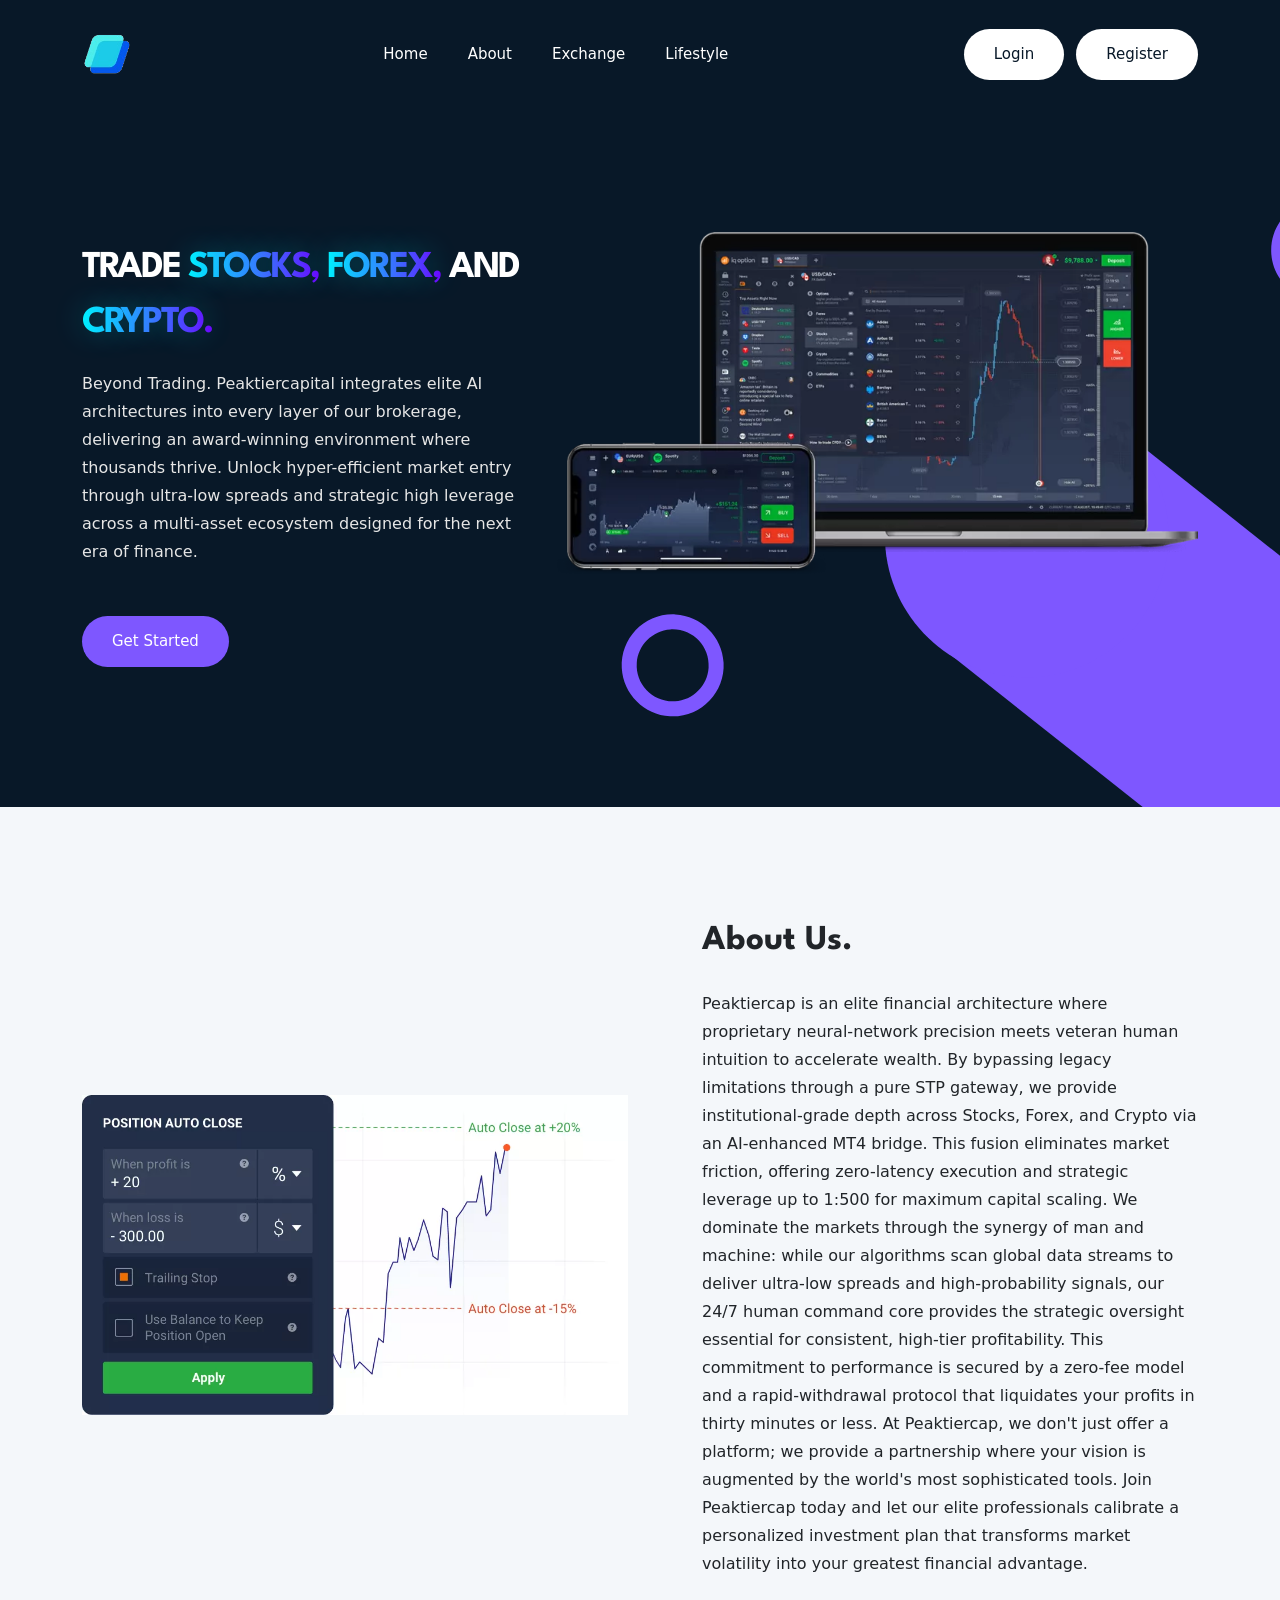
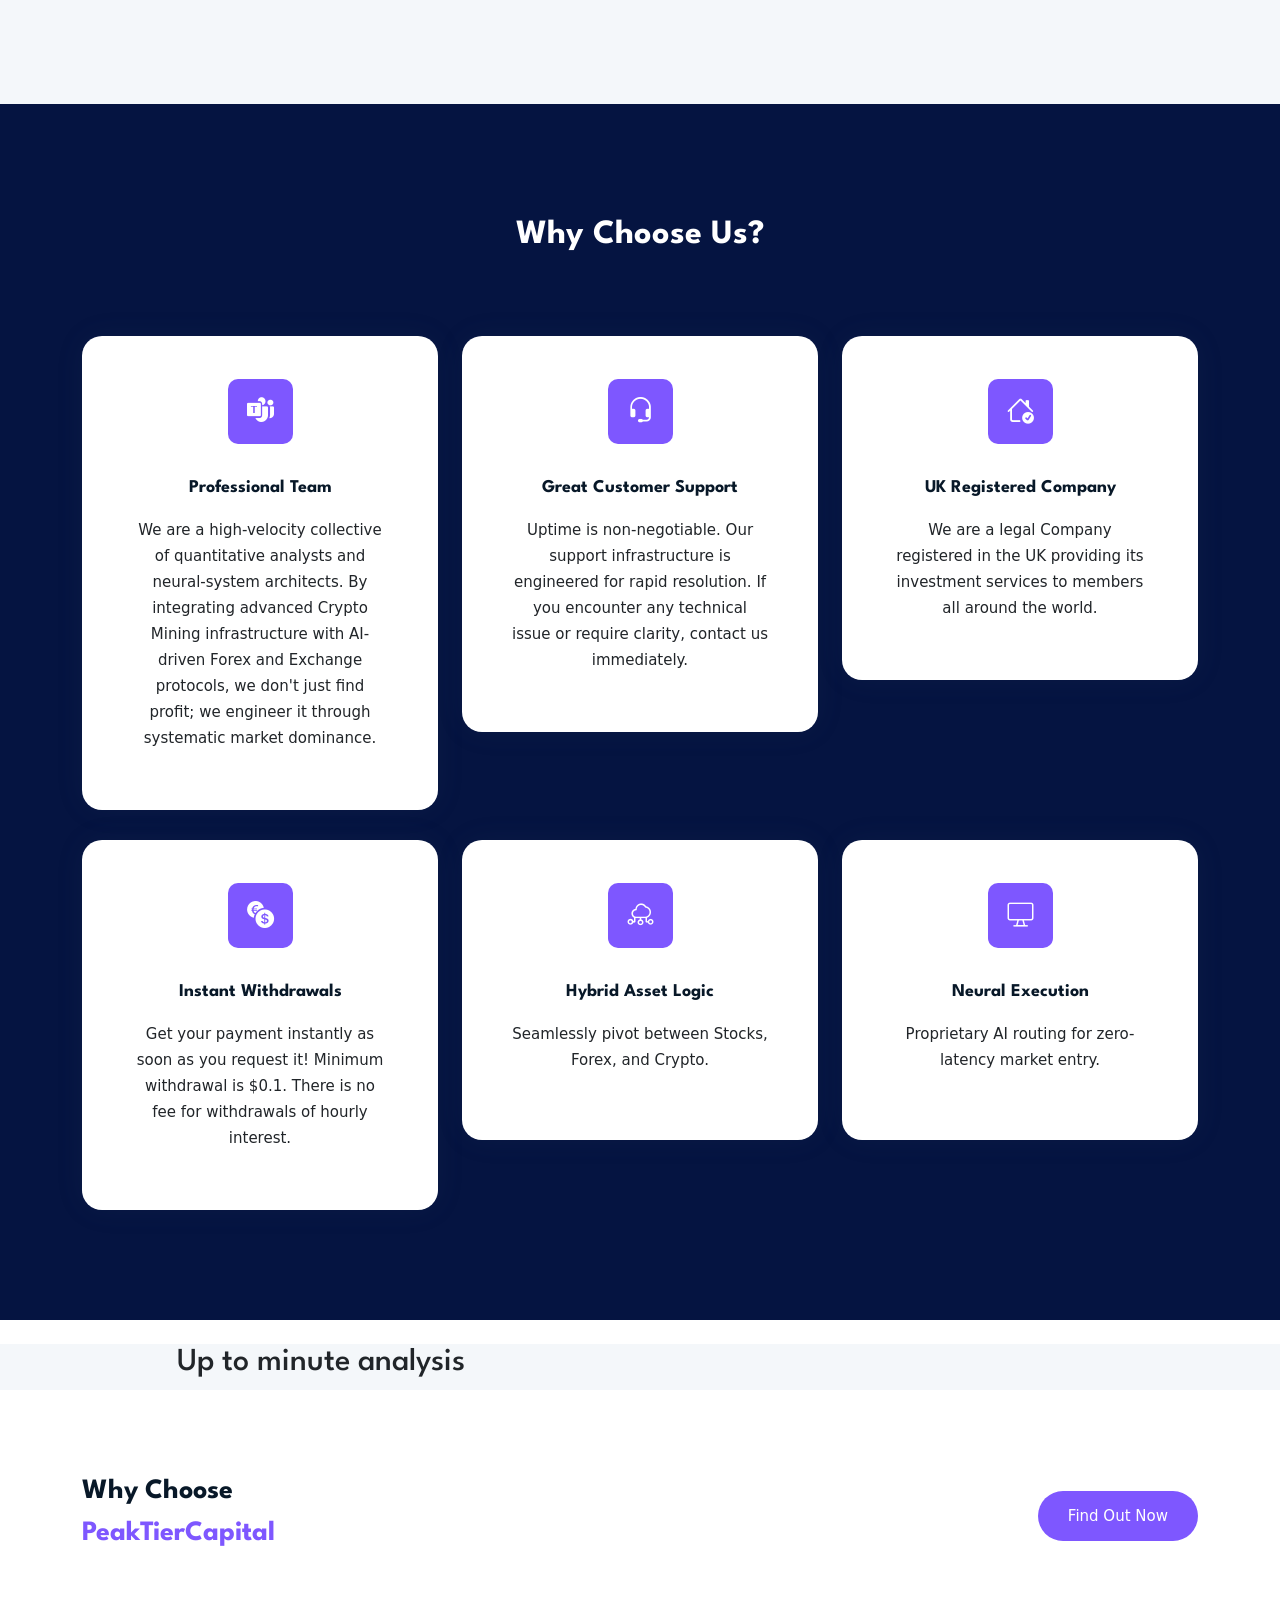
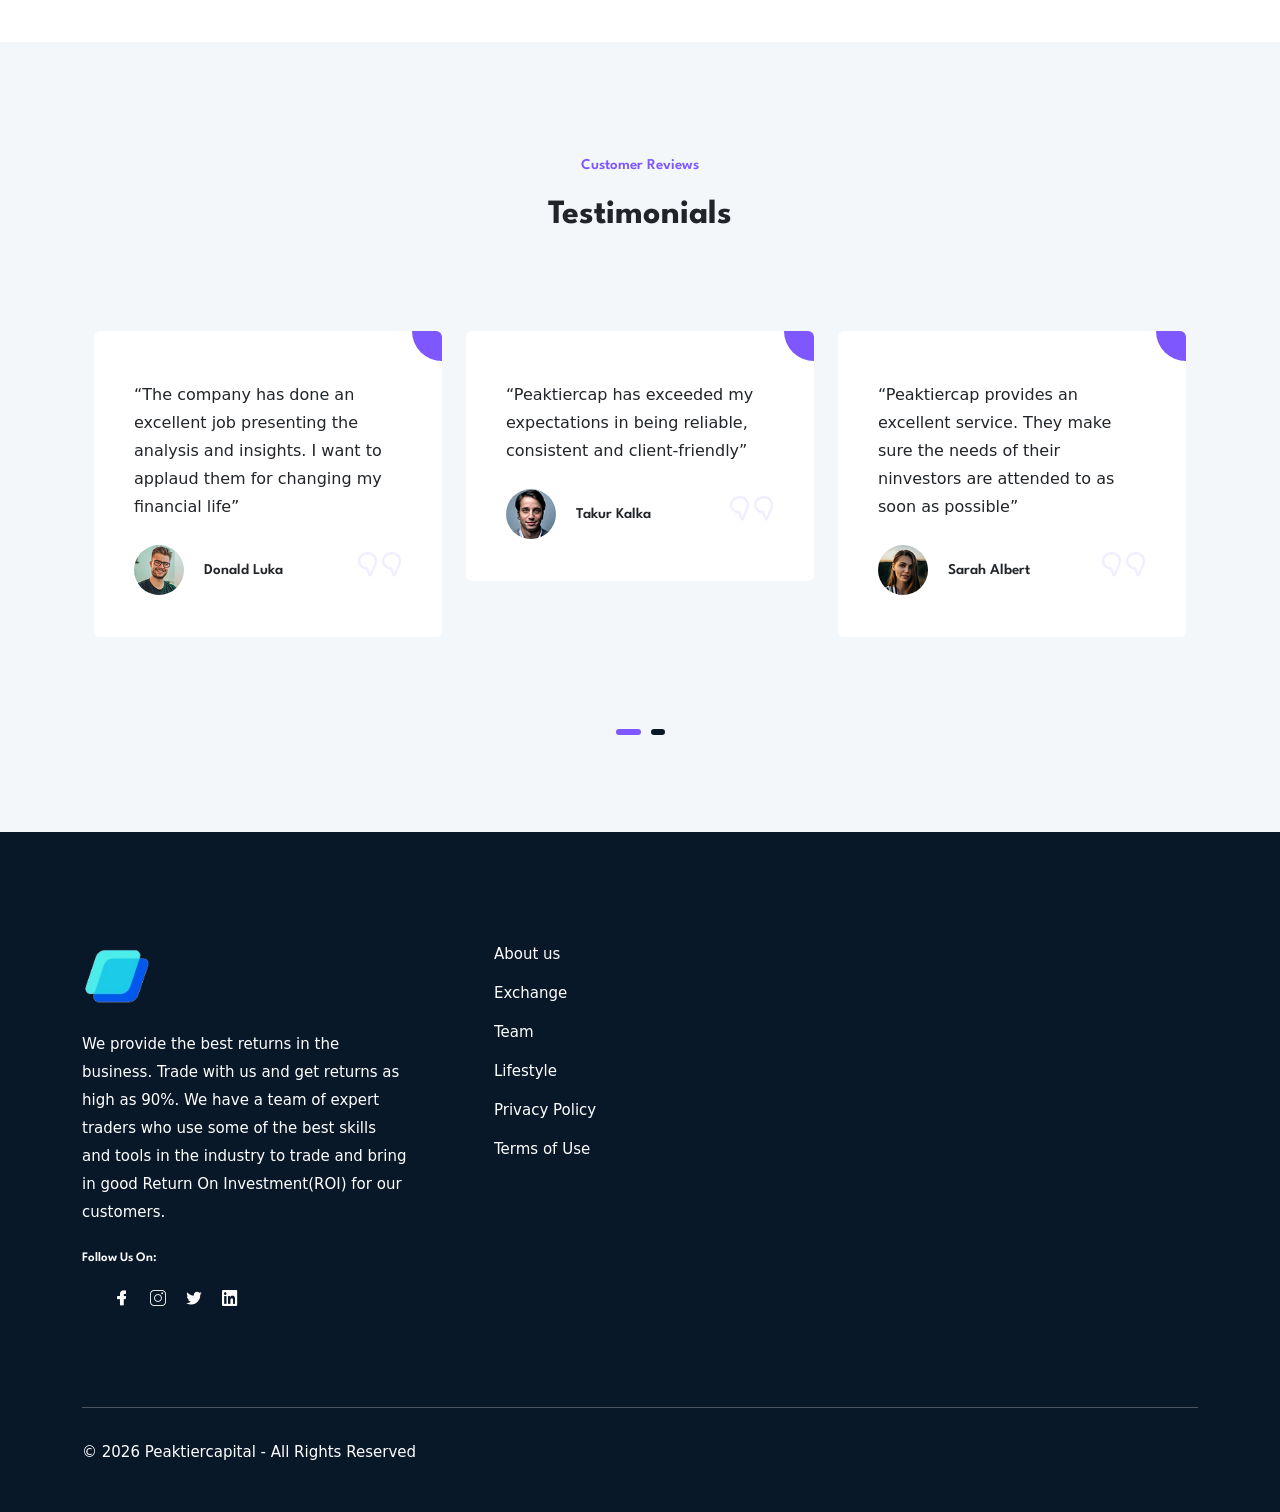
==== index.html @ 86708657 "updates" ====
<!DOCTYPE html>
<html class="no-js" lang="zxx">

<head>
    <meta charset="utf-8" />
    <meta http-equiv="x-ua-compatible" content="ie=edge" />
    <title>Peaktiercapital | Home</title>
    <meta name="description" content="" />
    <meta name="viewport" content="width=device-width, initial-scale=1" />
    <link rel="shortcut icon" type="image/x-icon" href="assets/images/favicon.svg" />

    <!-- ========================= CSS here ========================= -->
    <link rel="stylesheet" href="assets/css/bootstrap.min.css" />
    <link rel="stylesheet" href="assets/css/LineIcons.3.0.css" />
    <link rel="stylesheet" href="assets/css/animate.css" />
    <link rel="stylesheet" href="assets/css/tiny-slider.css" />
    <link rel="stylesheet" href="assets/css/glightbox.min.css" />
    <link rel="stylesheet" href="assets/css/main.css" />
    <link rel="stylesheet" href="assets/css/all-css-libraries.css" />

</head>

<body>
    <!--[if lte IE 9]>
      <p class="browserupgrade">
        You are using an <strong>outdated</strong> browser. Please
        <a href="https://browsehappy.com/">upgrade your browser</a> to improve
        your experience and security.
      </p>
    <![endif]-->

    <!-- Preloader -->
    <div class="preloader">
        <div class="preloader-inner">
            <div class="preloader-icon">
                <span></span>
                <span></span>
            </div>
        </div>
    </div>
    <!-- /End Preloader -->

    <!-- Start Header Area -->
    <header class="header navbar-area">
        <div class="container">
            <div class="row align-items-center">
                <div class="col-lg-12">
                    <div class="nav-inner">
                        <!-- Start Navbar -->
                        <nav class="navbar navbar-expand-lg">
                            <a class="navbar-brand" href="index.html">
                                <img src="assets/images/Peaktiercapital.png" style="height: 50px; width: 50px;"
                                    alt="Logo">
                            </a>
                            
                            <div class="collapse navbar-collapse sub-menu-bar" id="navbarSupportedContent">
                                <ul id="nav" class="navbar-nav ms-auto">
                                    <li class="nav-item">
                                        <a href="index.html" class="active" aria-label="Toggle navigation">Home</a>
                                    </li>
                                    <li class="nav-item">
                                        <a href="about-us.html" aria-label="Toggle navigation">About</a>
                                    </li>
                                    <li class="nav-item">
                                        <a href="exchange.html" aria-label="Toggle navigation">Exchange</a>
                                    </li>
                                    <li class="nav-item">
                                        <a href="lifestyle.html" aria-label="Toggle navigation">Lifestyle</a>
                                    </li>
                                </ul>
                            </div> <!-- navbar collapse -->
                            <div class="button">
                                <a href="login.html" class="btn">Login</a>
                                <a href="register.html" class="btn">Register</a>
                            </div>

                            <button class="navbar-toggler mobile-menu-btn" type="button" data-bs-toggle="collapse"
                                data-bs-target="#navbarSupportedContent" aria-controls="navbarSupportedContent"
                                aria-expanded="false" aria-label="Toggle navigation">
                                <span class="toggler-icon"></span>
                                <span class="toggler-icon"></span>
                                <span class="toggler-icon"></span>
                            </button>
                        </nav>
                        <!-- End Navbar -->
                    </div>
                </div>
            </div> <!-- row -->
        </div> <!-- container -->
    </header>
    <!-- End Header Area -->

    <style>
        .intense-heading {
            font-size: clamp(2.5rem, 7vw, 5.5rem);
            font-weight: 900;
            line-height: 1;
            text-transform: uppercase;
            letter-spacing: -2px;
            text-align: left;
        }

        .sliding-words {
            display: block;
            position: relative;
        }

        .gradient-text {
            background: linear-gradient(90deg, #00f2ff, #7000ff);
            -webkit-background-clip: text;
            -webkit-text-fill-color: transparent;
            text-shadow: 0 0 30px rgba(0, 242, 255, 0.3);
        }

        a {
            text-decoration: none;
        }
    </style>

    <!-- Start Hero Area -->
    <section class="hero-area">
        <div class="container">
            <div class="row align-items-center">
                <div class="col-lg-5 col-md-12 col-12">
                    <div class="hero-content">
                        <!--<h1 class="wow fadeInUp" data-wow-delay=".4s">Strategic Concepts For Businesses.</h1>-->
                        <h1 class="intense-heading">
                            <span class="sliding-words">
                                TRADE <span class="gradient-text">STOCKS,</span>
                                <span class="gradient-text">FOREX,</span>
                                AND <span class="gradient-text">CRYPTO.</span>
                            </span>
                        </h1>
                        <p class="wow fadeInUp" data-wow-delay=".6s">Beyond Trading. Peaktiercapital integrates elite AI
                            architectures into every layer of our brokerage, delivering an award-winning environment
                            where thousands thrive. Unlock hyper-efficient market entry through ultra-low spreads and
                            strategic high leverage across a multi-asset ecosystem designed for the next era of finance.
                        </p>
                        <div class="button wow fadeInUp" data-wow-delay=".8s">
                            <a href="#" class="btn ">Get Started</a>
                        </div>
                    </div>
                </div>
                <div class="col-lg-7 col-12">
                    <div class="hero-image">
                        <img class="" src="assets/images/tradingimage.webp" alt="#">
                    </div>
                </div>
            </div>
        </div>
    </section>
    <!-- End Hero Area -->

    <!-- Start About Area -->
    <section class="about section" style="background-color: #F4F7FA;">
        <div class="container">
            <div class="row align-items-center">
                <div class="col-lg-6 col-12">
                    <div class="image wow fadeInLeft" data-wow-delay=".2s">
                        <img src="assets/images/Risk.webp" alt="#">
                    </div>
                </div>
                <div class="col-lg-6 col-12">
                    <div class="content wow fadeInRight" data-wow-delay=".4s">
                        <h2>About Us.</h2>
                        <p>Peaktiercap is an elite financial architecture where proprietary neural-network precision
                            meets veteran human intuition to accelerate wealth. By bypassing legacy limitations through
                            a pure STP gateway, we provide institutional-grade depth across Stocks, Forex, and Crypto
                            via an AI-enhanced MT4 bridge. This fusion eliminates market friction, offering zero-latency
                            execution and strategic leverage up to 1:500 for maximum capital scaling.

                            We dominate the markets through the synergy of man and machine: while our algorithms scan
                            global data streams to deliver ultra-low spreads and high-probability signals, our 24/7
                            human command core provides the strategic oversight essential for consistent, high-tier
                            profitability. This commitment to performance is secured by a zero-fee model and a
                            rapid-withdrawal protocol that liquidates your profits in thirty minutes or less. At
                            Peaktiercap, we don't just offer a platform; we provide a partnership where your vision is
                            augmented by the world's most sophisticated tools. Join Peaktiercap today and let our elite
                            professionals calibrate a personalized investment plan that transforms market volatility
                            into your greatest financial advantage.</p>
                    </div>
                </div>
            </div>
        </div>
    </section>
    <!-- End About Area -->

    <!-- Start Services Area -->
    <div class="services section mb-4" style="background-color: #051441;">
        <div class="container">
            <div class="row">
                <div class="col-12">
                    <div class="section-title">
                        <h2 class="wow fadeInUp text-white" data-wow-delay=".4s">Why Choose Us?</h2>
                    </div>
                </div>
            </div>
            <div class="row">
                <div class="col-lg-4 col-md-6 col-12 wow fadeInUp" data-wow-delay=".2s">
                    <div class="single-service">
                        <div class="main-icon">
                            <i class="bi bi-microsoft-teams"></i>
                        </div>
                        <h4 class="text-title">Professional Team</h4>
                        <p>We are a high-velocity collective of quantitative analysts and neural-system architects. By
                            integrating advanced Crypto Mining infrastructure with AI-driven Forex and Exchange
                            protocols, we don't just find profit; we engineer it through systematic market dominance.
                        </p>
                    </div>
                </div>
                <div class="col-lg-4 col-md-6 col-12 wow fadeInUp" data-wow-delay=".4s">
                    <div class="single-service">
                        <div class="main-icon">
                            <i class="bi bi-headset"></i>
                        </div>
                        <h4 class="text-title">Great Customer Support</h4>
                        <p>Uptime is non-negotiable. Our support infrastructure is engineered for rapid resolution. If
                            you
                            encounter any technical issue or require clarity, contact us
                            immediately.</p>
                    </div>
                </div>
                <div class="col-lg-4 col-md-6 col-12 wow fadeInUp" data-wow-delay=".6s">
                    <div class="single-service">
                        <div class="main-icon">
                            <i class="bi bi-house-check"></i>
                        </div>
                        <h4 class="text-title">UK Registered Company</h4>
                        <p>We are a legal Company registered in the UK providing its investment services to members all
                            around the world.</p>
                    </div>
                </div>
                <div class="col-lg-4 col-md-6 col-12 wow fadeInUp" data-wow-delay=".2s">
                    <div class="single-service">
                        <div class="main-icon">
                            <i class="bi bi-currency-exchange"></i>
                        </div>
                        <h4 class="text-title">Instant Withdrawals</h4>
                        <p>Get your payment instantly as soon as you request it! Minimum withdrawal is $0.1. There is no
                            fee for withdrawals of hourly interest.</p>
                    </div>
                </div>
                <div class="col-lg-4 col-md-6 col-12 wow fadeInUp" data-wow-delay=".4s">
                    <div class="single-service">
                        <div class="main-icon">
                            <i class="lni lni-cloud-network"></i>
                        </div>
                        <h4 class="text-title">Hybrid Asset Logic</h4>
                        <p>Seamlessly pivot between Stocks, Forex, and Crypto.</p>
                    </div>
                </div>
                <div class="col-lg-4 col-md-6 col-12 wow fadeInUp" data-wow-delay=".6s">
                    <div class="single-service">
                        <div class="main-icon">
                            <i class="lni lni-display-alt"></i>
                        </div>
                        <h4 class="text-title">Neural Execution</h4>
                        <p>Proprietary AI routing for zero-latency market entry.</p>
                    </div>
                </div>
            </div>
        </div>
    </div>
    <!-- End Services Area -->

    <!-- Start Widget Area -->
    <section class="" style="background-color: #F4F7FA;">
        <div class="container">
            <div class="row align-items-center">
                <div class="offset-xl-1 col-lg-5 col-12" data-aos-duration="1000" data-aos="fade-left">
                    <div class="section-heading mb-0">
                        <h2>Up to minute analysis</h2>
                    </div>
                    <!-- TradingView Widget BEGIN -->
                    <div class="tradingview-widget-container">
                        <div class="tradingview-widget-container__widget"></div>
                        <script type="text/javascript"
                            src="https://s3.tradingview.com/external-embedding/embed-widget-market-quotes.js" async>
                                {
                                    "width": "100%",
                                        "height": "500",
                                            "symbolsGroups": [
                                                {
                                                    "name": "Indices",
                                                    "originalName": "Indices",
                                                    "symbols": [
                                                        {
                                                            "name": "FOREXCOM:SPXUSD",
                                                            "displayName": "S&P 500"
                                                        },
                                                        {
                                                            "name": "FOREXCOM:NSXUSD",
                                                            "displayName": "Nasdaq 100"
                                                        },
                                                        {
                                                            "name": "FOREXCOM:DJI",
                                                            "displayName": "Dow 30"
                                                        },
                                                        {
                                                            "name": "INDEX:NKY",
                                                            "displayName": "Nikkei 225"
                                                        },
                                                        {
                                                            "name": "INDEX:DEU40",
                                                            "displayName": "DAX Index"
                                                        },
                                                        {
                                                            "name": "FOREXCOM:UKXGBP",
                                                            "displayName": "UK 100"
                                                        }
                                                    ]
                                                },
                                                {
                                                    "name": "Futures",
                                                    "originalName": "Futures",
                                                    "symbols": [
                                                        {
                                                            "name": "CME_MINI:ES1!",
                                                            "displayName": "S&P 500"
                                                        },
                                                        {
                                                            "name": "CME:6E1!",
                                                            "displayName": "Euro"
                                                        },
                                                        {
                                                            "name": "COMEX:GC1!",
                                                            "displayName": "Gold"
                                                        },
                                                        {
                                                            "name": "NYMEX:CL1!",
                                                            "displayName": "Crude Oil"
                                                        },
                                                        {
                                                            "name": "NYMEX:NG1!",
                                                            "displayName": "Natural Gas"
                                                        },
                                                        {
                                                            "name": "CBOT:ZC1!",
                                                            "displayName": "Corn"
                                                        }
                                                    ]
                                                },
                                                {
                                                    "name": "Bonds",
                                                    "originalName": "Bonds",
                                                    "symbols": [
                                                        {
                                                            "name": "CME:GE1!",
                                                            "displayName": "Eurodollar"
                                                        },
                                                        {
                                                            "name": "CBOT:ZB1!",
                                                            "displayName": "T-Bond"
                                                        },
                                                        {
                                                            "name": "CBOT:UB1!",
                                                            "displayName": "Ultra T-Bond"
                                                        },
                                                        {
                                                            "name": "EUREX:FGBL1!",
                                                            "displayName": "Euro Bund"
                                                        },
                                                        {
                                                            "name": "EUREX:FBTP1!",
                                                            "displayName": "Euro BTP"
                                                        },
                                                        {
                                                            "name": "EUREX:FGBM1!",
                                                            "displayName": "Euro BOBL"
                                                        }
                                                    ]
                                                },
                                                {
                                                    "name": "Forex",
                                                    "originalName": "Forex",
                                                    "symbols": [
                                                        {
                                                            "name": "FX:EURUSD"
                                                        },
                                                        {
                                                            "name": "FX:GBPUSD"
                                                        },
                                                        {
                                                            "name": "FX:USDJPY"
                                                        },
                                                        {
                                                            "name": "FX:USDCHF"
                                                        },
                                                        {
                                                            "name": "FX:AUDUSD"
                                                        },
                                                        {
                                                            "name": "FX:USDCAD"
                                                        }
                                                    ]
                                                }
                                            ],
                                                "showSymbolLogo": true,
                                                    "colorTheme": "light",
                                                        "isTransparent": true,
                                                            "locale": "en"
                                }
                            </script>
                    </div>
                    <!-- TradingView Widget END -->
                </div>

                <div class="col-xl-6 col-lg-7 col-md-10 col-12" data-aos-duration="1000" data-aos="fade-right">
                    <p>
                        <!-- TradingView Widget BEGIN -->
                    <div class="tradingview-widget-container">
                        <div class="tradingview-widget-container__widget"></div>
                        <script type="text/javascript"
                            src="https://s3.tradingview.com/external-embedding/embed-widget-timeline.js" async>
                                {
                                    "feedMode": "all_symbols",
                                        "colorTheme": "light",
                                            "isTransparent": true,
                                                "displayMode": "regular",
                                                    "width": "100%",
                                                        "height": "750",
                                                            "locale": "en"
                                }
                            </script>
                    </div>
                    <!-- TradingView Widget END -->
                    </p>
                </div>

            </div>
        </div>
    </section>
    <!-- End Widget Area -->

    <!-- Start Call Action Area -->
    <section class="call-action" style="background-color: #fff;">
        <div class="container">
            <div class="inner-content">
                <div class="row align-items-center">
                    <div class="col-lg-6 col-md-7 col-12">
                        <div class="text">
                            <h2>Why Choose
                                <br> <span>PeakTierCapital</span>
                            </h2>
                        </div>
                    </div>
                    <div class="col-lg-6 col-md-5 col-12">
                        <div class="button">
                            <a href="#" class="btn">Find Out Now
                            </a>
                        </div>
                    </div>
                </div>
            </div>
        </div>
    </section>
    <!-- End Call Action Area -->

    <!-- Start Testimonials Area -->
    <section class="testimonials style2 section">
        <div class="container">
            <div class="row">
                <div class="col-12">
                    <div class="section-title">
                        <h3 class="wow zoomIn" data-wow-delay=".2s">Customer Reviews</h3>
                        <h2 class="wow fadeInUp" data-wow-delay=".4s">Testimonials</h2>
                    </div>
                </div>
            </div>
            <div class="row testimonial-slider">
                <div class="col-lg-6 col-12 ">
                    <!-- Start Single Testimonial -->
                    <div class="single-testimonial">
                        <div class="inner-content">
                            <div class="quote-icon">
                                <i class="lni lni-quotation"></i>
                            </div>
                            <div class="text">
                                <p>“The company has done an excellent job presenting the analysis and
                                    insights. I want to
                                    applaud them for changing my financial life”</p>
                            </div>
                            <div class="author">
                                <img src="../img/cl1.jpg" alt="#">
                                <h4 class="name">Donald Luka
                                </h4>
                            </div>
                        </div>
                    </div>
                    <!-- End Single Testimonial -->
                </div>
                <div class="col-lg-6 col-12 ">
                    <!-- Start Single Testimonial -->
                    <div class="single-testimonial">
                        <div class="inner-content">
                            <div class="quote-icon">
                                <i class="lni lni-quotation"></i>
                            </div>
                            <div class="text">
                                <p>“Peaktiercap has exceeded my expectations in being reliable, consistent
                                    and
                                    client-friendly”</p>
                            </div>
                            <div class="author">
                                <img src="../img/cl2.jpg" alt="#">
                                <h4 class="name">Takur Kalka
                                </h4>
                            </div>
                        </div>
                    </div>
                    <!-- End Single Testimonial -->
                </div>
                <div class="col-lg-6 col-12 ">
                    <!-- Start Single Testimonial -->
                    <div class="single-testimonial">
                        <div class="inner-content">
                            <div class="quote-icon">
                                <i class="lni lni-quotation"></i>
                            </div>
                            <div class="text">
                                <p>“Peaktiercap provides an excellent service. They make sure the needs of
                                    their
                                    ninvestors are attended to as soon as possible”</p>
                            </div>
                            <div class="author">
                                <img src="../img/cl3.jpg" alt="#">
                                <h4 class="name">Sarah Albert
                                </h4>
                            </div>
                        </div>
                    </div>
                    <!-- End Single Testimonial -->
                </div>
                <div class="col-lg-6 col-12 ">
                    <!-- Start Single Testimonial -->
                    <div class="single-testimonial">
                        <div class="inner-content">
                            <div class="quote-icon">
                                <i class="lni lni-quotation"></i>
                            </div>
                            <div class="text">
                                <p>“I will like to use this opportunity to thank the Peaktiercapital's team for the
                                    amazing
                                    work they are doing to make sure the investors earn lots of profits”</p>
                            </div>
                            <div class="author">
                                <img src="../img/cl4.jpg" alt="#">
                                <h4 class="name">Dominic Thiem
                                </h4>
                            </div>
                        </div>
                    </div>
                    <!-- End Single Testimonial -->
                </div>
            </div>
        </div>
    </section>
    <!-- End Testimonial Area -->

    <section>
        <div class="container">
            <div class="row">
                <div class="col-xl-12 col-lg-12 col-md-12 fixed-bottom">
                    <div class="justify-content-center mb-4">
                        <!-- TradingView Widget BEGIN -->
                        <div class="tradingview-widget-container">
                            <div class="tradingview-widget-container__widget"></div>
                            <!--<div class="tradingview-widget-copyright"><a href="https://www.tradingview.com" rel="noopener" target="_blank"><span class="blue-text">Ticker Tape</span></a> by TradingView</div>-->
                            <script type="text/javascript"
                                src="https://s3.tradingview.com/external-embedding/embed-widget-ticker-tape.js" async>
                                    {
                                        "symbols": [
                                            {
                                                "proName": "FOREXCOM:SPXUSD",
                                                "title": "S&P 500"
                                            },
                                            {
                                                "proName": "FOREXCOM:NSXUSD",
                                                "title": "Nasdaq 100"
                                            },
                                            {
                                                "proName": "FX_IDC:EURUSD",
                                                "title": "EUR/USD"
                                            },
                                            {
                                                "proName": "BITSTAMP:BTCUSD",
                                                "title": "BTC/USD"
                                            },
                                            {
                                                "proName": "BITSTAMP:ETHUSD",
                                                "title": "ETH/USD"
                                            }
                                        ],
                                            "showSymbolLogo": true,
                                                "colorTheme": "light",
                                                    "isTransparent": false,
                                                        "displayMode": "adaptive",
                                                            "locale": "en"
                                    }
                                </script>
                        </div>
                        <!-- TradingView Widget END -->
                    </div>
                </div>
            </div>
        </div>
    </section>

    <!-- Start Footer Area -->
    <footer class="footer section">
        <!-- Start Footer Top -->
        <div class="footer-top">
            <div class="container">
                <div class="inner-content">
                    <div class="row">
                        <div class="col-lg-4 col-md-6 col-12">
                            <!-- Single Widget -->
                            <div class="single-footer f-about">
                                <div class="logo">
                                    <a href="index.html">
                                        <img src="assets/images/Peaktiercapital.png" style="width: 70px;" alt="#">
                                    </a>
                                </div>
                                <p>We provide the best returns in the business. Trade with us and get returns as high as
                                    90%. We have a team of expert traders who use some of the best skills and tools in
                                    the industry to trade and bring in good Return On Investment(ROI) for our customers.
                                </p>
                                <h4 class="social-title">Follow Us On:</h4>
                                <ul class="social">
                                    <li><a href="javascript:void(0)"><i class="lni lni-facebook-filled"></i></a></li>
                                    <li><a href="javascript:void(0)"><i class="lni lni-instagram"></i></a></li>
                                    <li><a href="javascript:void(0)"><i class="lni lni-twitter-original"></i></a></li>
                                    <li><a href="javascript:void(0)"><i class="lni lni-linkedin-original"></i></a></li>
                                </ul>
                            </div>
                            <!-- End Single Widget -->
                        </div>
                        <div class="col-lg-2 col-md-6 col-12">
                            <!-- Single Widget -->
                            <div class="single-footer f-link">
                                <ul>
                                    <li><a href="javascript:void(0)">About us</a></li>
                                    <li><a href="javascript:void(0)">Exchange</a></li>
                                    <li><a href="javascript:void(0)">Team</a></li>
                                    <li><a href="javascript:void(0)">Lifestyle</a></li>
                                    <li><a href="javascript:void(0)">Privacy Policy</a></li>
                                    <li><a href="javascript:void(0)">Terms of Use</a></li>
                                </ul>
                            </div>
                            <!-- End Single Widget -->
                        </div>
                    </div>
                </div>
            </div>
        </div>
        <!--/ End Footer Top -->
        <!-- Start Copyright Area -->
        <div class="copyright-area">
            <div class="container">
                <div class="inner-content">
                    <div class="row">
                        <div class="col-lg-6 col-md-6 col-12">
                            <p class="copyright-text">© 2026 Peaktiercapital - All Rights Reserved</p>
                        </div>
                    </div>
                </div>
            </div>
        </div>
        <!-- End Copyright Area -->
    </footer>
    <!--/ End Footer Area -->

    <!-- ========================= scroll-top ========================= -->
    <a href="#" class="scroll-top">
        <i class="lni lni-chevron-up"></i>
    </a>

    <!-- ========================= JS here ========================= -->
    <script src="assets/js/bootstrap.min.js"></script>
    <script src="assets/js/wow.min.js"></script>
    <script src="assets/js/tiny-slider.js"></script>
    <script src="assets/js/glightbox.min.js"></script>
    <script src="assets/js/count-up.min.js"></script>
    <script src="assets/js/main.js"></script>
    <script src="js/myapp.js"></script>

    <script>
        //========= testimonial 
        tns({
            container: '.testimonial-slider',
            items: 3,
            slideBy: 'page',
            autoplay: false,
            mouseDrag: true,
            gutter: 0,
            nav: true,
            controls: false,
            responsive: {
                0: {
                    items: 1,
                },
                540: {
                    items: 1,
                },
                768: {
                    items: 2,
                },
                992: {
                    items: 2,
                },
                1170: {
                    items: 3,
                }
            }
        });
    </script>

    <script type="text/javascript">
  (function(d, t) {
      var v = d.createElement(t), s = d.getElementsByTagName(t)[0];
      v.onload = function() {
        window.voiceflow.chat.load({
          verify: { projectID: '699575031279ee129fc957f6' },
          url: 'https://general-runtime.voiceflow.com',
          versionID: 'production',
          voice: {
            url: "https://runtime-api.voiceflow.com"
          }
        });
      }
      v.src = "https://cdn.voiceflow.com/widget-next/bundle.mjs"; v.type = "text/javascript"; s.parentNode.insertBefore(v, s);
  })(document, 'script');
</script>
</body>

</html>
---- assets/css/main.css ----
/* ===========================
Index Of css

01. Variables CSS
02. Normalize CSS
03. Header CSS
04. Hero CSS
05. Services CSS
06. Intro Video CSS
07. About CSS
08. Testimonial CSS
09. Blog CSS
10. Clients CSS
11. Team CSS
12. Account Login CSS
13. Contact CSS
14. Pricing Table CSS
15. Portfolio CSS
16. Faq CSS
17. Call Action CSS
18. Error CSS
19. Mail Success CSS
20. Footer CSS
========================== */
/*======================================
    Variables
========================================*/
/*======================================
    Normalize CSS
========================================*/
@import url("https://fonts.googleapis.com/css2?family=Spartan:wght@100;200;300;400;500;600;700;800;900&display=swap");
@import url("https://fonts.googleapis.com/css2?family=DM+Sans:ital,wght@0,400;0,500;0,700;1,400;1,500;1,700&display=swap");
html {
  scroll-behavior: smooth;
}

body {
  font-family: "DM Sans", sans-serif;
  font-weight: normal;
  font-style: normal;
  color: #727272;
  overflow-x: hidden;
  font-size: 15px;
}

p {
  margin: 0;
  padding: 0;
  font-size: 16px;
  line-height: 28px;
}

* {
  margin: 0;
  padding: 0;
}

.navbar-toggler:focus,
a:focus,
input:focus,
textarea:focus,
button:focus,
.btn:focus,
.btn.focus,
.btn:not(:disabled):not(.disabled).active,
.btn:not(:disabled):not(.disabled):active {
  text-decoration: none;
  outline: none;
  outline: none !important;
  border-color: none !important;
  -webkit-box-shadow: none !important;
          box-shadow: none !important;
}

.form-check-input:checked {
  background-color: #7E57FF;
  border-color: #7E57FF;
}

select {
  -webkit-writing-mode: horizontal-tb !important;
  text-rendering: auto;
  color: #081828;
  letter-spacing: normal;
  word-spacing: normal;
  text-transform: none;
  text-indent: 0px;
  text-shadow: none;
  display: inline-block;
  text-align: start;
  -webkit-appearance: menulist;
     -moz-appearance: menulist;
          appearance: menulist;
  -webkit-box-sizing: border-box;
          box-sizing: border-box;
  -webkit-box-align: center;
      -ms-flex-align: center;
          align-items: center;
  white-space: pre;
  -webkit-rtl-ordering: logical;
  background-color: -internal-light-dark(white, #3b3b3b);
  cursor: default;
  margin: 0em;
  font: 400 14px;
  border-radius: 0px;
  border-width: 1px;
  border-style: solid;
  border-color: -internal-light-dark(#767676, #858585);
  -o-border-image: initial;
     border-image: initial;
}

span,
a {
  display: inline-block;
  text-decoration: none;
  transition: all 0.4s ease;
  -webkit-transition: all 0.4s ease;
  -moz-transition: all 0.4s ease;
}

audio,
canvas,
iframe,
img,
svg,
video {
  vertical-align: middle;
}

img {
  max-width: 100%;
}

h1,
h2,
h3,
h4,
h5,
h6 {
  font-weight: 600;
  margin: 0px;
  color: #081828;
  font-family: 'Spartan', sans-serif;
}

h1 a,
h2 a,
h3 a,
h4 a,
h5 a,
h6 a {
  color: inherit;
}

h1 {
  font-size: 50px;
}

h2 {
  font-size: 40px;
}

h3 {
  font-size: 30px;
}

h4 {
  font-size: 25px;
}

h5 {
  font-size: 20px;
}

h6 {
  font-size: 16px;
}

ul,
ol {
  margin: 0px;
  padding: 0px;
  list-style-type: none;
}

.mt-5 {
  margin-top: 5px;
}

.mt-10 {
  margin-top: 10px;
}

.mt-15 {
  margin-top: 15px;
}

.mt-20 {
  margin-top: 20px;
}

.mt-25 {
  margin-top: 25px;
}

.mt-30 {
  margin-top: 30px;
}

.mt-35 {
  margin-top: 35px;
}

.mt-40 {
  margin-top: 40px;
}

.mt-45 {
  margin-top: 45px;
}

.mt-50 {
  margin-top: 50px;
}

.mt-55 {
  margin-top: 55px;
}

.mt-60 {
  margin-top: 60px;
}

.mt-65 {
  margin-top: 65px;
}

.mt-70 {
  margin-top: 70px;
}

.mt-75 {
  margin-top: 75px;
}

.mt-80 {
  margin-top: 80px;
}

.mt-85 {
  margin-top: 85px;
}

.mt-90 {
  margin-top: 90px;
}

.mt-95 {
  margin-top: 95px;
}

.mt-100 {
  margin-top: 100px;
}

.mt-105 {
  margin-top: 105px;
}

.mt-110 {
  margin-top: 110px;
}

.mt-115 {
  margin-top: 115px;
}

.mt-120 {
  margin-top: 120px;
}

.mt-125 {
  margin-top: 125px;
}

.mt-130 {
  margin-top: 130px;
}

.mt-135 {
  margin-top: 135px;
}

.mt-140 {
  margin-top: 140px;
}

.mt-145 {
  margin-top: 145px;
}

.mt-150 {
  margin-top: 150px;
}

.mt-155 {
  margin-top: 155px;
}

.mt-160 {
  margin-top: 160px;
}

.mt-165 {
  margin-top: 165px;
}

.mt-170 {
  margin-top: 170px;
}

.mt-175 {
  margin-top: 175px;
}

.mt-180 {
  margin-top: 180px;
}

.mt-185 {
  margin-top: 185px;
}

.mt-190 {
  margin-top: 190px;
}

.mt-195 {
  margin-top: 195px;
}

.mt-200 {
  margin-top: 200px;
}

.mt-205 {
  margin-top: 205px;
}

.mt-210 {
  margin-top: 210px;
}

.mt-215 {
  margin-top: 215px;
}

.mt-220 {
  margin-top: 220px;
}

.mt-225 {
  margin-top: 225px;
}

.mb-5 {
  margin-bottom: 5px;
}

.mb-10 {
  margin-bottom: 10px;
}

.mb-15 {
  margin-bottom: 15px;
}

.mb-20 {
  margin-bottom: 20px;
}

.mb-25 {
  margin-bottom: 25px;
}

.mb-30 {
  margin-bottom: 30px;
}

.mb-35 {
  margin-bottom: 35px;
}

.mb-40 {
  margin-bottom: 40px;
}

.mb-45 {
  margin-bottom: 45px;
}

.mb-50 {
  margin-bottom: 50px;
}

.mb-55 {
  margin-bottom: 55px;
}

.mb-60 {
  margin-bottom: 60px;
}

.mb-65 {
  margin-bottom: 65px;
}

.mb-70 {
  margin-bottom: 70px;
}

.mb-75 {
  margin-bottom: 75px;
}

.mb-80 {
  margin-bottom: 80px;
}

.mb-85 {
  margin-bottom: 85px;
}

.mb-90 {
  margin-bottom: 90px;
}

.mb-95 {
  margin-bottom: 95px;
}

.mb-100 {
  margin-bottom: 100px;
}

.mb-105 {
  margin-bottom: 105px;
}

.mb-110 {
  margin-bottom: 110px;
}

.mb-115 {
  margin-bottom: 115px;
}

.mb-120 {
  margin-bottom: 120px;
}

.mb-125 {
  margin-bottom: 125px;
}

.mb-130 {
  margin-bottom: 130px;
}

.mb-135 {
  margin-bottom: 135px;
}

.mb-140 {
  margin-bottom: 140px;
}

.mb-145 {
  margin-bottom: 145px;
}

.mb-150 {
  margin-bottom: 150px;
}

.mb-155 {
  margin-bottom: 155px;
}

.mb-160 {
  margin-bottom: 160px;
}

.mb-165 {
  margin-bottom: 165px;
}

.mb-170 {
  margin-bottom: 170px;
}

.mb-175 {
  margin-bottom: 175px;
}

.mb-180 {
  margin-bottom: 180px;
}

.mb-185 {
  margin-bottom: 185px;
}

.mb-190 {
  margin-bottom: 190px;
}

.mb-195 {
  margin-bottom: 195px;
}

.mb-200 {
  margin-bottom: 200px;
}

.mb-205 {
  margin-bottom: 205px;
}

.mb-210 {
  margin-bottom: 210px;
}

.mb-215 {
  margin-bottom: 215px;
}

.mb-220 {
  margin-bottom: 220px;
}

.mb-225 {
  margin-bottom: 225px;
}

.pt-5 {
  padding-top: 5px;
}

.pt-10 {
  padding-top: 10px;
}

.pt-15 {
  padding-top: 15px;
}

.pt-20 {
  padding-top: 20px;
}

.pt-25 {
  padding-top: 25px;
}

.pt-30 {
  padding-top: 30px;
}

.pt-35 {
  padding-top: 35px;
}

.pt-40 {
  padding-top: 40px;
}

.pt-45 {
  padding-top: 45px;
}

.pt-50 {
  padding-top: 50px;
}

.pt-55 {
  padding-top: 55px;
}

.pt-60 {
  padding-top: 60px;
}

.pt-65 {
  padding-top: 65px;
}

.pt-70 {
  padding-top: 70px;
}

.pt-75 {
  padding-top: 75px;
}

.pt-80 {
  padding-top: 80px;
}

.pt-85 {
  padding-top: 85px;
}

.pt-90 {
  padding-top: 90px;
}

.pt-95 {
  padding-top: 95px;
}

.pt-100 {
  padding-top: 100px;
}

.pt-105 {
  padding-top: 105px;
}

.pt-110 {
  padding-top: 110px;
}

.pt-115 {
  padding-top: 115px;
}

.pt-120 {
  padding-top: 120px;
}

.pt-125 {
  padding-top: 125px;
}

.pt-130 {
  padding-top: 130px;
}

.pt-135 {
  padding-top: 135px;
}

.pt-140 {
  padding-top: 140px;
}

.pt-145 {
  padding-top: 145px;
}

.pt-150 {
  padding-top: 150px;
}

.pt-155 {
  padding-top: 155px;
}

.pt-160 {
  padding-top: 160px;
}

.pt-165 {
  padding-top: 165px;
}

.pt-170 {
  padding-top: 170px;
}

.pt-175 {
  padding-top: 175px;
}

.pt-180 {
  padding-top: 180px;
}

.pt-185 {
  padding-top: 185px;
}

.pt-190 {
  padding-top: 190px;
}

.pt-195 {
  padding-top: 195px;
}

.pt-200 {
  padding-top: 200px;
}

.pt-205 {
  padding-top: 205px;
}

.pt-210 {
  padding-top: 210px;
}

.pt-215 {
  padding-top: 215px;
}

.pt-220 {
  padding-top: 220px;
}

.pt-225 {
  padding-top: 225px;
}

.pb-5 {
  padding-bottom: 5px;
}

.pb-10 {
  padding-bottom: 10px;
}

.pb-15 {
  padding-bottom: 15px;
}

.pb-20 {
  padding-bottom: 20px;
}

.pb-25 {
  padding-bottom: 25px;
}

.pb-30 {
  padding-bottom: 30px;
}

.pb-35 {
  padding-bottom: 35px;
}

.pb-40 {
  padding-bottom: 40px;
}

.pb-45 {
  padding-bottom: 45px;
}

.pb-50 {
  padding-bottom: 50px;
}

.pb-55 {
  padding-bottom: 55px;
}

.pb-60 {
  padding-bottom: 60px;
}

.pb-65 {
  padding-bottom: 65px;
}

.pb-70 {
  padding-bottom: 70px;
}

.pb-75 {
  padding-bottom: 75px;
}

.pb-80 {
  padding-bottom: 80px;
}

.pb-85 {
  padding-bottom: 85px;
}

.pb-90 {
  padding-bottom: 90px;
}

.pb-95 {
  padding-bottom: 95px;
}

.pb-100 {
  padding-bottom: 100px;
}

.pb-105 {
  padding-bottom: 105px;
}

.pb-110 {
  padding-bottom: 110px;
}

.pb-115 {
  padding-bottom: 115px;
}

.pb-120 {
  padding-bottom: 120px;
}

.pb-125 {
  padding-bottom: 125px;
}

.pb-130 {
  padding-bottom: 130px;
}

.pb-135 {
  padding-bottom: 135px;
}

.pb-140 {
  padding-bottom: 140px;
}

.pb-145 {
  padding-bottom: 145px;
}

.pb-150 {
  padding-bottom: 150px;
}

.pb-155 {
  padding-bottom: 155px;
}

.pb-160 {
  padding-bottom: 160px;
}

.pb-165 {
  padding-bottom: 165px;
}

.pb-170 {
  padding-bottom: 170px;
}

.pb-175 {
  padding-bottom: 175px;
}

.pb-180 {
  padding-bottom: 180px;
}

.pb-185 {
  padding-bottom: 185px;
}

.pb-190 {
  padding-bottom: 190px;
}

.pb-195 {
  padding-bottom: 195px;
}

.pb-200 {
  padding-bottom: 200px;
}

.pb-205 {
  padding-bottom: 205px;
}

.pb-210 {
  padding-bottom: 210px;
}

.pb-215 {
  padding-bottom: 215px;
}

.pb-220 {
  padding-bottom: 220px;
}

.pb-225 {
  padding-bottom: 225px;
}

.img-bg {
  background-position: center center;
  background-size: cover;
  background-repeat: no-repeat;
  width: 100%;
  height: 100%;
}

@media only screen and (min-width: 480px) and (max-width: 767px) {
  .container {
    width: 450px;
  }
}

/* Bread Crumbs */
.breadcrumbs {
  position: relative;
  padding-top: 160px;
  padding-bottom: 120px;
  z-index: 2;
  text-align: left;
  background-color: #081828;
  background-image: url("../images/bread-bg/banner-bg.svg");
  background-size: cover;
  background-position: right;
  background-repeat: no-repeat;
  -webkit-box-shadow: 0px 7px 30px rgba(0, 0, 0, 0.075);
          box-shadow: 0px 7px 30px rgba(0, 0, 0, 0.075);
}

.breadcrumbs::before {
  position: absolute;
  content: "";
  left: 0;
  top: 0;
  height: 100%;
  width: 100%;
  background-color: #081828;
  opacity: 0.7;
}

@media only screen and (min-width: 768px) and (max-width: 991px) {
  .breadcrumbs {
    padding-top: 110px;
    padding-bottom: 60px;
  }
}

@media (max-width: 767px) {
  .breadcrumbs {
    padding-top: 100px;
    padding-bottom: 50px;
  }
}

.breadcrumbs .breadcrumbs-content {
  position: relative;
  text-align: center;
}

.breadcrumbs .breadcrumbs-content .page-title {
  font-size: 26px;
  color: #fff;
  font-weight: 700;
  position: relative;
  line-height: 28px;
  text-transform: capitalize;
}

@media only screen and (min-width: 768px) and (max-width: 991px) {
  .breadcrumbs .breadcrumbs-content .page-title {
    font-size: 24px;
    line-height: 28px;
  }
}

@media (max-width: 767px) {
  .breadcrumbs .breadcrumbs-content .page-title {
    font-size: 22px;
    text-align: center;
    line-height: 26px;
  }
}

.breadcrumbs .breadcrumbs-content .breadcrumb-nav {
  background: transparent;
  border-radius: 0;
  margin-bottom: 0;
  padding: 0;
  display: inline-block;
  margin-top: 10px;
}

.breadcrumbs .breadcrumb-nav {
  text-align: right;
}

@media (max-width: 767px) {
  .breadcrumbs .breadcrumb-nav {
    text-align: center;
    margin-top: 15px;
  }
}

.breadcrumbs .breadcrumb-nav li {
  display: inline-block;
  position: relative;
  padding-right: 14px;
  margin-right: 14px;
  text-transform: capitalize;
  color: #fff;
}

.breadcrumbs .breadcrumb-nav li:after {
  content: "\ea62";
  font-family: lineIcons;
  font-size: 11px;
  position: absolute;
  top: 3px;
  right: -7px;
}

.breadcrumbs .breadcrumb-nav li:last-child {
  margin: 0;
  padding: 0;
}

.breadcrumbs .breadcrumb-nav li:last-child::after {
  display: none;
}

.breadcrumbs .breadcrumb-nav li,
.breadcrumbs .breadcrumb-nav li a {
  color: #fff;
  font-size: 14px;
  font-weight: 500;
}

.breadcrumbs .breadcrumb-nav li i,
.breadcrumbs .breadcrumb-nav li a i {
  font-size: 13px;
  display: inline-block;
  margin-right: 3px;
  position: relative;
  top: -1px;
}

.breadcrumbs .breadcrumb-nav li a {
  position: relative;
}

.breadcrumbs .breadcrumb-nav li a:hover {
  color: #e4e4e4;
}

.section {
  padding-top: 110px;
  padding-bottom: 110px;
  position: relative;
}

@media only screen and (min-width: 768px) and (max-width: 991px) {
  .section {
    padding-top: 70px;
    padding-bottom: 70px;
  }
}

@media (max-width: 767px) {
  .section {
    padding-top: 60px;
    padding-bottom: 60px;
  }
}

/* Section Title */
.section-title {
  text-align: center;
  margin-bottom: 80px;
  padding: 0 300px;
  position: relative;
  z-index: 5;
}

.section-title h3 {
  font-size: 15px;
  font-weight: 600;
  display: inline-block;
  margin-bottom: 20px;
  color: #7E57FF;
  text-transform: capitalize;
}

.section-title h2 {
  font-size: 34px;
  margin-bottom: 20px;
  line-height: 42px;
  text-transform: capitalize;
  position: relative;
  font-weight: 700;
}

.section-title p {
  font-size: 16px;
  line-height: 28px;
}

@media only screen and (min-width: 992px) and (max-width: 1199px) {
  .section-title {
    padding: 0px 200px;
    margin-bottom: 70px;
  }
}

@media only screen and (min-width: 768px) and (max-width: 991px) {
  .section-title {
    padding: 0px 20px;
    margin-bottom: 50px;
  }
  .section-title h3 {
    font-size: 14px;
    font-weight: 600;
    margin-bottom: 12px;
  }
  .section-title h2 {
    font-size: 24px;
    line-height: 32px;
    margin-bottom: 20px;
  }
  .section-title p {
    font-size: 15px;
  }
}

@media (max-width: 767px) {
  .section-title {
    padding: 0px 10px;
    margin-bottom: 40px;
  }
  .section-title h3 {
    font-size: 14px;
    font-weight: 600;
    margin-bottom: 12px;
  }
  .section-title h2 {
    font-size: 24px;
    line-height: 30px;
    margin-bottom: 18px;
  }
  .section-title p {
    font-size: 15px;
  }
}

.section-title.align-right {
  padding: 0;
  padding-left: 600px;
}

.section-title.align-right h2:before {
  display: none;
}

.section-title.align-right h2:after {
  position: absolute;
  right: 0;
  bottom: -1px;
  height: 2px;
  width: 50px;
  background: #7E57FF;
  content: "";
}

.section-title.align-left {
  padding: 0;
  padding-right: 600px;
}

.section-title.align-left h2:before {
  left: 0;
  margin-left: 0;
}

/* One Click Scrool Top Button*/
.scroll-top {
  width: 45px;
  height: 45px;
  line-height: 45px;
  background: #7E57FF;
  display: -webkit-box;
  display: -ms-flexbox;
  display: flex;
  -webkit-box-pack: center;
      -ms-flex-pack: center;
          justify-content: center;
  -webkit-box-align: center;
      -ms-flex-align: center;
          align-items: center;
  font-size: 14px;
  color: #fff !important;
  position: fixed;
  bottom: 30px;
  right: 30px;
  z-index: 9;
  cursor: pointer;
  -webkit-transition: all .3s ease-out 0s;
  transition: all .3s ease-out 0s;
  border-radius: 5px;
}

.scroll-top:hover {
  -webkit-box-shadow: 0 1rem 3rem rgba(35, 38, 45, 0.15) !important;
  box-shadow: 0 1rem 3rem rgba(35, 38, 45, 0.15) !important;
  -webkit-transform: translate3d(0, -5px, 0);
  transform: translate3d(0, -5px, 0);
  background-color: #7E57FF;
}

/* Overlay */
.overlay {
  position: relative;
  z-index: 1;
}

.overlay::before {
  position: absolute;
  top: 0;
  left: 0;
  width: 100%;
  height: 100%;
  opacity: 0.4;
  background: #081828;
  content: "";
  -webkit-transition: all 0.4s ease;
  transition: all 0.4s ease;
  z-index: -1;
}

/* Pagination CSS */
.pagination {
  text-align: left;
  margin: 60px 0 0 0;
  display: block;
}

@media only screen and (min-width: 768px) and (max-width: 991px) {
  .pagination {
    margin-top: 50px;
  }
}

@media (max-width: 767px) {
  .pagination {
    margin-top: 40px;
  }
}

.pagination.center {
  text-align: center;
}

.pagination.right {
  text-align: right;
}

.pagination.left {
  text-align: left;
}

.pagination .pagination-list {
  display: inline-block;
  overflow: hidden;
}

.pagination .pagination-list li {
  margin-right: 5px;
  display: inline-block;
  margin-top: 10px;
}

.pagination .pagination-list li:last-child {
  margin-right: 0px;
}

.pagination .pagination-list li a {
  background: #fff;
  color: #081828;
  font-weight: 500;
  font-size: 15px;
  border-radius: 5px;
  padding: 8px 20px;
  text-align: center;
  border: 1px solid #eee;
}

.pagination .pagination-list li.active a,
.pagination .pagination-list li:hover a {
  background: #7E57FF;
  color: #fff;
  border-color: transparent;
}

.pagination .pagination-list li a i {
  font-size: 13px;
}

.blog-grids.pagination {
  margin-top: 50px;
  text-align: center;
}

.button .btn {
  display: inline-block;
  text-transform: capitalize;
  font-size: 15px;
  font-weight: 500;
  padding: 14px 30px;
  background-color: #7E57FF;
  color: #fff;
  border: none;
  -webkit-transition: all 0.4s ease;
  transition: all 0.4s ease;
  border-radius: 30px;
  position: relative;
  z-index: 1;
  margin-right: 7px;
  overflow: hidden;
}

@media only screen and (min-width: 768px) and (max-width: 991px) {
  .button .btn {
    padding: 14px 25px;
    font-size: 14px;
    font-weight: 500;
  }
}

@media (max-width: 767px) {
  .button .btn {
    padding: 14px 25px;
    font-size: 14px;
    font-weight: 500;
  }
}

.button .btn i {
  display: inline-block;
  margin-right: 5px;
}

.button .btn:last-child {
  margin: 0;
}

.button .btn:hover {
  color: #fff;
  background-color: #081828;
}

.button {
  margin-left: 0 !important;
}

.button .btn-alt {
  background-color: #081828 !important;
  color: #fff !important;
}

@media only screen and (min-width: 768px) and (max-width: 991px) {
  .button .btn-alt {
    padding: 14px 25px;
    font-size: 14px;
    font-weight: 500;
  }
}

@media (max-width: 767px) {
  .button .btn-alt {
    padding: 14px 25px;
    font-size: 14px;
    font-weight: 500;
  }
}

.button .btn-alt:hover {
  background-color: #7E57FF !important;
  color: #fff !important;
}

.align-left {
  text-align: left;
}

.align-right {
  text-align: right;
}

.align-center {
  text-align: center;
}

/* Preloader */
.preloader {
  position: fixed;
  top: 0;
  left: 0;
  z-index: 999999999;
  width: 100%;
  height: 100%;
  background-color: #fff;
  overflow: hidden;
}

.preloader-inner {
  position: absolute;
  top: 50%;
  left: 50%;
  -webkit-transform: translate(-50%, -50%);
  transform: translate(-50%, -50%);
}

.preloader-icon {
  width: 100px;
  height: 100px;
  display: inline-block;
  padding: 0px;
}

.preloader-icon span {
  position: absolute;
  display: inline-block;
  width: 100px;
  height: 100px;
  border-radius: 100%;
  background: #7E57FF;
  -webkit-animation: preloader-fx 1.6s linear infinite;
  animation: preloader-fx 1.6s linear infinite;
}

.preloader-icon span:last-child {
  animation-delay: -0.8s;
  -webkit-animation-delay: -0.8s;
}

@keyframes preloader-fx {
  0% {
    -webkit-transform: scale(0, 0);
            transform: scale(0, 0);
    opacity: 0.5;
  }
  100% {
    -webkit-transform: scale(1, 1);
            transform: scale(1, 1);
    opacity: 0;
  }
}

@-webkit-keyframes preloader-fx {
  0% {
    -webkit-transform: scale(0, 0);
    opacity: 0.5;
  }
  100% {
    -webkit-transform: scale(1, 1);
    opacity: 0;
  }
}

/*======================================
	01. Start Header CSS
========================================*/
.header {
  width: 100%;
  background: transparent;
  position: absolute;
  width: 100%;
  left: 0;
  top: 0;
}

@media only screen and (min-width: 768px) and (max-width: 991px) {
  .header {
    padding: 18px 0 !important;
  }
  .header .mobile-menu-btn .toggler-icon {
    background-color: #fff;
  }
  .header .button {
    margin: 0 !important;
  }
  .header .navbar-collapse {
    position: absolute;
    top: 67px !important;
    left: 0;
    width: 100%;
    background-color: #fff;
    z-index: 9;
    -webkit-box-shadow: 0px 15px 20px 0px rgba(0, 0, 0, 0.1);
            box-shadow: 0px 15px 20px 0px rgba(0, 0, 0, 0.1);
    padding: 10px 20px;
    max-height: 350px;
    overflow-y: scroll;
    border-top: 1px solid #eee;
    border-radius: 8px;
  }
  .header .navbar .navbar-nav .nav-item a:hover {
    color: #7E57FF !important;
  }
  .header .navbar .navbar-nav .nav-item a.active {
    color: #7E57FF !important;
  }
  .header .navbar-nav .nav-item {
    margin: 0;
  }
  .header .navbar-nav .nav-item:hover a {
    color: #7E57FF;
  }
  .header .navbar-nav .nav-item a {
    padding: 12px 16px !important;
  }
  .header .navbar-nav .nav-item a::before {
    display: none;
  }
  .header .navbar-nav .nav-item .sub-menu {
    position: static;
    width: 100%;
    opacity: 1;
    visibility: visible;
    -webkit-box-shadow: none;
            box-shadow: none;
    padding: 0;
    border: none;
    margin-left: 15px;
    margin-right: 15px;
  }
  .header .navbar-nav .nav-item .sub-menu .nav-item a {
    padding: 12px 12px;
  }
  .header .navbar-nav .nav-item .sub-menu .nav-item a:hover {
    color: #7E57FF !important;
  }
  .header .navbar-nav .nav-item a {
    color: #051441;
    display: -webkit-box;
    display: -ms-flexbox;
    display: flex;
    -webkit-box-pack: justify;
        -ms-flex-pack: justify;
            justify-content: space-between;
    padding: 10px 0;
  }
  .header .navbar-nav .nav-item a::after {
    opacity: 1;
    visibility: visible;
  }
  .header .navbar-nav .nav-item .sub-menu li.active {
    background: #fff !important;
    color: #7E57FF !important;
  }
  .header .navbar-nav .nav-item .sub-menu .nav-item {
    margin: 0 !important;
  }
  .header .navbar-nav .nav-item .sub-menu .nav-item a {
    padding: 10px 12px !important;
  }
  .header .navbar-nav .nav-item .sub-menu li:hover {
    background: #fff !important;
    color: #7E57FF !important;
  }
  .header .navbar-nav .nav-item a {
    font-size: 14px;
  }
  .header .navbar-nav .nav-item a:hover {
    color: #7E57FF;
  }
}

@media (max-width: 767px) {
  .header {
    padding: 18px 0 !important;
  }
  .header .mobile-menu-btn .toggler-icon {
    background-color: #fff;
  }
  .header .navbar-collapse {
    position: absolute;
    top: 62px !important;
    left: 0;
    width: 100%;
    background-color: #fff;
    z-index: 9;
    -webkit-box-shadow: 0px 15px 20px 0px rgba(0, 0, 0, 0.1);
            box-shadow: 0px 15px 20px 0px rgba(0, 0, 0, 0.1);
    padding: 10px 20px;
    max-height: 350px;
    overflow-y: scroll;
    border-top: 1px solid #eee;
    border-radius: 8px;
  }
  .header .navbar .navbar-nav .nav-item a:hover {
    color: #7E57FF !important;
  }
  .header .navbar .navbar-nav .nav-item a.active {
    color: #7E57FF !important;
  }
  .header .navbar-nav .nav-item {
    margin: 0;
  }
  .header .navbar-nav .nav-item:hover a {
    color: #7E57FF;
  }
  .header .navbar-nav .nav-item a {
    padding: 12px 16px !important;
  }
  .header .navbar-nav .nav-item a::before {
    display: none;
  }
  .header .navbar-nav .nav-item .sub-menu {
    position: static;
    width: 100%;
    opacity: 1;
    visibility: visible;
    -webkit-box-shadow: none;
            box-shadow: none;
    padding: 0;
    border: none;
    margin-left: 15px;
    margin-right: 15px;
  }
  .header .navbar-nav .nav-item .sub-menu .nav-item a {
    padding: 12px 12px;
  }
  .header .navbar-nav .nav-item .sub-menu .nav-item a:hover {
    color: #7E57FF !important;
  }
  .header .navbar-nav .nav-item a {
    color: #051441;
    display: -webkit-box;
    display: -ms-flexbox;
    display: flex;
    -webkit-box-pack: justify;
        -ms-flex-pack: justify;
            justify-content: space-between;
    padding: 10px 0;
  }
  .header .navbar-nav .nav-item a::after {
    opacity: 1;
    visibility: visible;
  }
  .header .navbar-nav .nav-item .sub-menu li.active {
    background: #fff !important;
    color: #7E57FF !important;
  }
  .header .navbar-nav .nav-item .sub-menu .nav-item {
    margin: 0 !important;
  }
  .header .navbar-nav .nav-item .sub-menu .nav-item a {
    padding: 10px 12px !important;
  }
  .header .navbar-nav .nav-item .sub-menu li:hover {
    background: #fff !important;
    color: #7E57FF !important;
  }
  .header .navbar-nav .nav-item a {
    font-size: 14px;
  }
  .header .navbar-nav .nav-item a:hover {
    color: #7E57FF;
  }
}

.header .navbar-brand img {
  width: 130px;
}

@media only screen and (min-width: 768px) and (max-width: 991px) {
  .header .navbar-brand img {
    width: 125px;
  }
}

@media (max-width: 767px) {
  .header .navbar-brand img {
    width: 120px;
  }
}

.header.sticky .button .btn {
  background-color: #7E57FF;
  color: #fff;
}

.header.sticky .button .btn:hover {
  background-color: #081828;
  color: #fff;
}

.sticky {
  position: fixed;
  z-index: 99;
  -webkit-box-shadow: 0px 20px 50px 0px rgba(0, 0, 0, 0.05);
          box-shadow: 0px 20px 50px 0px rgba(0, 0, 0, 0.05);
  -webkit-transition: all 0.3s ease-out 0s;
  transition: all 0.3s ease-out 0s;
  top: 0;
  background-color: #fff;
}

.navbar-expand-lg .navbar-nav {
  margin: 0;
  margin-left: auto !important;
  margin-right: auto !important;
}

.header .navbar .navbar-nav .nav-item a.active {
  color: #fff;
}

.sticky .navbar .navbar-nav .nav-item a.active {
  color: #7E57FF;
}

.sticky .navbar .navbar-nav .nav-item a {
  color: #081828;
}

.header .navbar .navbar-nav .nav-item .sub-menu a.active {
  color: #fff;
}

.sticky .navbar .navbar-nav .nav-item .sub-menu a.active {
  color: #fff;
}

.sticky .navbar .mobile-menu-btn .toggler-icon {
  background: #333;
}

/*===== NAVBAR =====*/
.navbar-area {
  width: 100%;
  z-index: 99;
  -webkit-transition: all 0.3s ease-out 0s;
  transition: all 0.3s ease-out 0s;
  padding: 0;
}

.navbar-area.sticky {
  position: fixed;
  z-index: 99;
  -webkit-box-shadow: 0px 20px 50px 0px rgba(0, 0, 0, 0.05);
          box-shadow: 0px 20px 50px 0px rgba(0, 0, 0, 0.05);
  -webkit-transition: all 0.3s ease-out 0s;
  transition: all 0.3s ease-out 0s;
  padding: 0px 0;
}

.navbar {
  padding: 0;
  position: relative;
  -webkit-transition: all 0.3s ease-out 0s;
  transition: all 0.3s ease-out 0s;
}

.navbar-brand {
  padding-left: 0;
  border-radius: 0;
}

.mobile-menu-btn {
  padding: 0px;
}

.mobile-menu-btn:focus {
  text-decoration: none;
  outline: none;
  -webkit-box-shadow: none;
          box-shadow: none;
}

.mobile-menu-btn .toggler-icon {
  width: 30px;
  height: 2px;
  background-color: #222;
  display: block;
  margin: 5px 0;
  position: relative;
  -webkit-transition: all 0.3s ease-out 0s;
  transition: all 0.3s ease-out 0s;
}

.mobile-menu-btn.active .toggler-icon:nth-of-type(1) {
  -webkit-transform: rotate(45deg);
          transform: rotate(45deg);
  top: 7px;
}

.mobile-menu-btn.active .toggler-icon:nth-of-type(2) {
  opacity: 0;
}

.mobile-menu-btn.active .toggler-icon:nth-of-type(3) {
  -webkit-transform: rotate(135deg);
          transform: rotate(135deg);
  top: -7px;
}

.navbar-nav .nav-item {
  z-index: 1;
  position: relative;
  margin-right: 40px;
}

.navbar-nav .nav-item:last-child {
  margin-right: 0 !important;
}

.navbar-nav .nav-item:hover a {
  color: #7E57FF;
}

.sticky .navbar-nav .nav-item:hover a {
  color: #7E57FF;
}

.navbar-nav .nav-item a {
  font-size: 15px;
  color: #fff;
  -webkit-transition: all 0.3s ease-out 0s;
  transition: all 0.3s ease-out 0s;
  position: relative;
  padding: 35px 0;
  display: -webkit-inline-box;
  display: -ms-inline-flexbox;
  display: inline-flex;
  -webkit-box-align: center;
      -ms-flex-align: center;
          align-items: center;
  font-weight: 500;
  transition: all 0.3s ease-out 0s;
  position: relative;
  text-transform: capitalize;
}

.navbar-nav .nav-item a::after {
  opacity: 0;
  visibility: hidden;
}

.navbar-nav .nav-item:hover a:before {
  width: 100%;
}

.navbar-nav .nav-item a.active {
  color: #fff;
}

.navbar-nav .nav-item a.dd-menu::after {
  content: "\ea5e";
  font: normal normal normal 1em/1 "LineIcons";
  position: absolute;
  right: 17px;
  font-size: 10px;
  top: 50%;
  margin-left: 5px;
  margin-top: 0px;
  -webkit-transition: all 0.3s ease-out 0s;
  transition: all 0.3s ease-out 0s;
  height: 10px;
}

@media only screen and (min-width: 992px) and (max-width: 1199px) {
  .navbar-nav .nav-item a.dd-menu::after {
    right: 13px;
  }
}

@media only screen and (min-width: 768px) and (max-width: 991px), (max-width: 767px) {
  .navbar-nav .nav-item a.dd-menu::after {
    top: 18px;
    right: 0;
    -webkit-transform: rotate(180deg);
            transform: rotate(180deg);
  }
}

@media only screen and (min-width: 768px) and (max-width: 991px), (max-width: 767px) {
  .navbar-nav .nav-item a.collapsed::after {
    -webkit-transform: rotate(0deg);
            transform: rotate(0deg);
  }
}

.navbar-nav .nav-item:hover > .sub-menu {
  top: 100%;
  opacity: 1;
  visibility: visible;
}

.navbar-nav .nav-item:hover > .sub-menu .sub-menu {
  left: 100%;
  top: 0;
}

.navbar-nav .nav-item .sub-menu {
  padding: 30px;
  min-width: 240px;
  background: #fff;
  -webkit-box-shadow: 0px 5px 20px #0000001a;
          box-shadow: 0px 5px 20px #0000001a;
  position: absolute;
  top: 110% !important;
  left: 0;
  opacity: 0;
  visibility: hidden;
  -webkit-transition: all 0.3s ease-out 0s;
  transition: all 0.3s ease-out 0s;
  border-radius: 0 0 4px 4px;
  border-radius: 5px;
}

.navbar-nav .nav-item:hover .sub-menu {
  top: 100% !important;
}

.navbar-nav .nav-item .sub-menu .nav-item {
  width: 100%;
  margin-bottom: 15px;
}

.navbar-nav .nav-item .sub-menu .nav-item:last-child {
  margin: 0;
}

.navbar-nav .nav-item .sub-menu .nav-item a {
  padding: 0;
  color: #888;
  display: block;
  width: 100%;
  font-size: 14px;
  font-weight: 500;
  text-transform: capitalize;
  position: relative;
  z-index: 1;
  border-radius: 4px;
  overflow: hidden;
  -webkit-transition: all 0.1s ease;
  transition: all 0.1s ease;
}

.navbar-nav .nav-item .sub-menu .nav-item a:hover {
  color: #7E57FF;
}

.navbar-nav .nav-item .sub-menu.left-menu {
  left: -100%;
}

.navbar-nav .nav-item .sub-menu.collapse:not(.show) {
  display: block;
}

@media only screen and (min-width: 768px) and (max-width: 991px), (max-width: 767px) {
  .navbar-nav .nav-item .sub-menu.collapse:not(.show) {
    display: none;
  }
}

.navbar-nav .nav-item .sub-menu > li {
  display: block;
  margin-left: 0;
}

.navbar-nav .nav-item .sub-menu > li:last-child {
  border: none;
}

.navbar-nav .nav-item .sub-menu > li.active > a {
  color: #7E57FF !important;
}

.navbar-nav .nav-item .sub-menu > li > a {
  font-weight: 400;
  display: block;
  padding: 12px 15px;
  font-size: 14px;
  color: #222;
  font-weight: 400;
}

.navbar-nav .nav-item .sub-menu > li:first-child a {
  border: none;
}

.header .button {
  display: inline-block;
  margin-left: 10px;
}

@media (max-width: 767px) {
  .header .button {
    display: block;
  }
}

.header .button .btn {
  background-color: #fff;
  color: #081828;
  font-weight: 500;
}

.header .button .btn:hover {
  color: #fff;
  background-color: #7E57FF;
}

.sticky .button .btn {
  background-color: #7E57FF;
  color: #fff;
}

.sticky .button .btn:hover {
  background-color: #7E57FF;
  color: #fff;
}

@media only screen and (min-width: 768px) and (max-width: 991px), (max-width: 767px) {
  .header .button .signin {
    color: #081828;
  }
  .header .button .signin:hover {
    color: #7E57FF;
  }
  .header .button .signup {
    background-color: #7E57FF;
    color: #fff;
  }
  .header .button .signup:hover {
    background-color: #7E57FF;
    color: #fff;
  }
}

/*======================================
     End Header CSS
  ========================================*/
/*======================================
    Hero Area CSS
========================================*/
.hero-area {
  position: relative;
  background-image: url("../images/hero/bg-shapes.svg");
  background-size: cover;
  background-position: center;
  background-repeat: no-repeat;
  background-color: #081828;
  z-index: 0;
}

@media only screen and (min-width: 768px) and (max-width: 991px) {
  .hero-area {
    background-image: none;
  }
}

@media (max-width: 767px) {
  .hero-area {
    background-image: none;
  }
}

@media only screen and (min-width: 768px) and (max-width: 991px) {
  .hero-area {
    padding: 150px 0 100px 0;
  }
}

@media (max-width: 767px) {
  .hero-area {
    padding: 110px 0 80px 0;
  }
}

.hero-area .hero-content {
  border-radius: 0;
  position: relative;
  z-index: 1;
  text-align: left;
  padding: 240px 0 140px 0;
}

@media only screen and (min-width: 768px) and (max-width: 991px) {
  .hero-area .hero-content {
    padding: 0px 140px;
  }
}

.hero-area .hero-content h4 {
  color: #7E57FF;
  font-weight: 600;
  font-size: 15px;
  margin-bottom: 20px;
}

.hero-area .hero-content h1 {
  font-weight: 700;
  font-size: 38px;
  line-height: 55px;
  color: #fff;
  text-transform: capitalize;
}

.hero-area .hero-content p {
  font-weight: 400;
  font-size: 16px;
  line-height: 28px;
  margin-top: 20px;
  color: #e6e6e6;
}

.hero-area .hero-content .button {
  margin-top: 50px;
}

@media only screen and (min-width: 768px) and (max-width: 991px) {
  .hero-area .hero-content .button {
    margin-top: 30px !important;
    width: 100%;
  }
}

@media (max-width: 767px) {
  .hero-area .hero-content .button {
    margin-top: 30px;
    width: 100%;
  }
}

@media (max-width: 767px) {
  .hero-area .hero-content .button .btn {
    width: 100%;
  }
}

.hero-area .hero-content .button .btn:hover {
  color: #081828;
  background-color: #fff;
}

@media only screen and (min-width: 992px) and (max-width: 1199px) {
  .hero-area .hero-content h1 {
    font-size: 40px;
  }
}

@media only screen and (min-width: 768px) and (max-width: 991px) {
  .hero-area .hero-content {
    text-align: center;
  }
  .hero-area .hero-content h1 {
    font-size: 30px;
    font-weight: 700;
    line-height: 38px;
    padding-top: 40px;
  }
  .hero-area .hero-content p {
    font-size: 15px;
  }
}

@media (max-width: 767px) {
  .hero-area .hero-content {
    padding: 0 10px;
    text-align: center;
  }
  .hero-area .hero-content h1 {
    font-size: 24px;
    line-height: 32px;
  }
  .hero-area .hero-content p {
    margin-top: 15px;
    font-size: 15px;
    line-height: 26px;
  }
  .hero-area .hero-content .button .btn {
    width: 60%;
    margin: 0;
    margin-bottom: 7px;
  }
  .hero-area .hero-content .button .btn:last-child {
    margin: 0;
  }
}

.hero-area .hero-image {
  height: 100%;
  width: 100%;
}

@media only screen and (min-width: 768px) and (max-width: 991px), (max-width: 767px) {
  .hero-area .hero-image {
    display: block;
    margin-top: 20px;
    padding: 10px;
  }
}

.hero-area .hero-image .main-image {
  position: absolute;
  bottom: 0;
  z-index: 0;
  left: 53%;
}

/*======================================
	Services CSS
========================================*/
.services {
  position: relative;
  z-index: 0;
  background-color: #F4F7FA;
}

.services .section-title {
  margin-bottom: 50px;
}

@media only screen and (min-width: 768px) and (max-width: 991px) {
  .services .section-title {
    margin-bottom: 30px;
  }
}

@media (max-width: 767px) {
  .services .section-title {
    margin-bottom: 30px;
  }
}

@media only screen and (min-width: 1200px) and (max-width: 1399px), only screen and (min-width: 1400px) {
  .services .upper-content {
    padding-right: 100px;
  }
}

.services .upper-content .lasthead {
  font-size: 16px;
  font-weight: 600;
  color: #7E57FF;
  margin-bottom: 15px;
}

.services .upper-content .title {
  font-size: 28px;
  font-weight: 600;
  font-size: 40px;
  font-weight: 700;
  padding: 21px 0 16px;
}

.services .upper-content p {
  margin-top: 20px;
}

.services .upper-content .button {
  margin-top: 40px;
}

.services .single-service {
  min-height: 300px;
  margin-top: 30px;
  border-radius: 20px;
  background-color: white;
  -webkit-box-shadow: 0px 0px 30px rgba(81, 94, 125, 0.082);
          box-shadow: 0px 0px 30px rgba(81, 94, 125, 0.082);
  padding: 40px 50px;
  text-align: center;
  -webkit-transition: all 0.4s ease;
  transition: all 0.4s ease;
  border-top: 3px solid transparent;
  border-bottom: 3px solid transparent;
}

.services .single-service:hover {
  -webkit-transform: scale(1.05);
          transform: scale(1.05);
  border-top-color: #7E57FF;
  border-bottom-color: #7E57FF;
}

.services .single-service .main-icon {
  height: 65px;
  width: 65px;
  line-height: 65px;
  text-align: center;
  background-color: #7E57FF;
  color: #fff;
  border-radius: 10px;
  font-size: 27px;
  text-align: center;
  display: inline-block;
}

.services .single-service .text-title {
  color: #081828;
  font-size: 18px;
  line-height: 28px;
  font-weight: 700;
  margin-top: 30px;
  margin-bottom: 15px;
}

.services .single-service p {
  line-height: 26px;
  font-size: 15px;
}

/*======================================
    Intro Video CSS
========================================*/
.intro-video-area {
  background-color: #081828;
  position: relative;
  z-index: 9;
  padding-bottom: 0;
  padding-top: 130px;
}

@media only screen and (min-width: 768px) and (max-width: 991px) {
  .intro-video-area {
    padding-top: 90px;
  }
}

@media (max-width: 767px) {
  .intro-video-area {
    padding-top: 60px;
  }
}

.intro-video-area .section-title {
  margin-bottom: 150px;
  padding: 0 265px;
}

@media only screen and (min-width: 768px) and (max-width: 991px) {
  .intro-video-area .section-title {
    padding: 0 50px;
    margin-bottom: 120px;
  }
}

@media (max-width: 767px) {
  .intro-video-area .section-title {
    padding: 0 30px;
    margin-bottom: 100px;
  }
  .intro-video-area .section-title h2 {
    font-size: 20px;
  }
}

.intro-video-area .section-title span {
  display: block;
  margin-bottom: 20px;
  color: #7E57FF;
}

@media (max-width: 767px) {
  .intro-video-area .section-title span {
    margin-bottom: 10px;
  }
}

.intro-video-area::before {
  position: absolute;
  content: "";
  left: 0;
  bottom: 0;
  height: 150px;
  width: 100%;
  background-color: #fff;
  z-index: -1;
}

.intro-video-area .inner-content-head {
  padding: 30px;
  border: 1px solid #eeeeee40;
  border-radius: 30px;
  background: #ffffff24;
}

@media (max-width: 767px) {
  .intro-video-area .inner-content-head {
    padding: 0;
    border: none;
  }
}

.intro-video-area .inner-content {
  background-color: #fff;
  padding: 100px 0;
  height: 100%;
  border-radius: 15px;
  -webkit-box-shadow: 0px 0px 50px rgba(0, 0, 0, 0.09);
          box-shadow: 0px 0px 50px rgba(0, 0, 0, 0.09);
  position: relative;
  overflow: hidden;
}

@media only screen and (min-width: 768px) and (max-width: 991px) {
  .intro-video-area .inner-content {
    padding: 50px 0;
    padding-bottom: 80px;
  }
}

@media (max-width: 767px) {
  .intro-video-area .inner-content {
    padding: 50px 0;
  }
}

.intro-video-area .inner-content .shape1 {
  height: 120px;
  width: 120px;
  position: absolute;
  right: -60px;
  bottom: 58px;
}

@media (max-width: 767px) {
  .intro-video-area .inner-content .shape1 {
    width: 80px;
    height: 80px;
    right: -50px;
    bottom: 20px;
  }
}

.intro-video-area .inner-content .shape2 {
  height: 100px;
  width: 100px;
  position: absolute;
  left: -10px;
  top: 30px;
}

@media (max-width: 767px) {
  .intro-video-area .inner-content .shape2 {
    width: 80px;
    height: 80px;
  }
}

.intro-video-area .intro-video-play {
  position: relative;
  z-index: 9;
}

.intro-video-area .intro-video-play .play-thumb a {
  position: absolute;
  left: 50%;
  bottom: 0;
  height: 80px;
  width: 80px;
  text-align: center;
  line-height: 83px;
  background: #7E57FF;
  border-radius: 50%;
  padding-left: 5px;
  font-size: 22px;
  color: #fff;
  -webkit-transform: translateX(-50%);
          transform: translateX(-50%);
}

@media only screen and (min-width: 768px) and (max-width: 991px) {
  .intro-video-area .intro-video-play .play-thumb a {
    height: 70px;
    width: 70px;
    font-size: 20px;
    line-height: 70px;
  }
}

@media (max-width: 767px) {
  .intro-video-area .intro-video-play .play-thumb a {
    height: 60px;
    width: 60px;
    line-height: 60px;
    font-size: 18px;
  }
}

.intro-video-area .intro-video-play .play-thumb a:hover {
  background-color: #081828;
  color: #fff;
}

.intro-video-area .intro-video-play .play-thumb a::before {
  position: absolute;
  content: '';
  left: 0;
  top: 0;
  height: 100%;
  width: 100%;
  border: 1px solid #7E57FF;
  border-radius: 50%;
  -webkit-animation: pulse-border-2 1.5s linear infinite;
  animation: pulse-border-2 1.5s linear infinite;
}

.intro-video-area .intro-video-play .play-thumb a::after {
  position: absolute;
  content: '';
  left: 0;
  top: 0;
  height: 100%;
  width: 100%;
  border: 1px solid #fff;
  border-radius: 50%;
  -webkit-animation: pulse-border 1s linear infinite;
  animation: pulse-border 1s linear infinite;
}

@-webkit-keyframes pulse-border {
  0% {
    -webkit-transform: scale(1);
    transform: scale(1);
    opacity: 1;
  }
  100% {
    -webkit-transform: scale(1.3);
    transform: scale(1.3);
    opacity: 0;
  }
}

@keyframes pulse-border {
  0% {
    -webkit-transform: scale(1);
    transform: scale(1);
    opacity: 1;
  }
  100% {
    -webkit-transform: scale(1.3);
    transform: scale(1.3);
    opacity: 0;
  }
}

@-webkit-keyframes pulse-border-2 {
  0% {
    -webkit-transform: scale(1);
    transform: scale(1);
    opacity: 1;
  }
  100% {
    -webkit-transform: scale(1.5);
    transform: scale(1.5);
    opacity: 0;
  }
}

@keyframes pulse-border-2 {
  0% {
    -webkit-transform: scale(1);
    transform: scale(1);
    opacity: 1;
  }
  100% {
    -webkit-transform: scale(1.5);
    transform: scale(1.5);
    opacity: 0;
  }
}

/*======================================
    Process Area CSS
========================================*/
.about img {
  width: 100%;
}

@media only screen and (min-width: 1200px) and (max-width: 1399px) {
  .about .content {
    padding-left: 50px;
  }
}

@media only screen and (min-width: 1400px) {
  .about .content {
    padding-left: 50px;
  }
}

@media only screen and (min-width: 768px) and (max-width: 991px) {
  .about .content {
    margin-top: 60px;
  }
}

@media (max-width: 767px) {
  .about .content {
    margin-top: 50px;
  }
}

.about .content h4 {
  color: #7E57FF;
  font-size: 13px;
  font-weight: 600;
  margin-bottom: 20px;
}

.about .content h2 {
  font-size: 35px;
  font-weight: 700;
  line-height: 48px;
}

@media only screen and (min-width: 768px) and (max-width: 991px) {
  .about .content h2 {
    font-size: 30px;
    font-weight: 700;
    line-height: 42px;
  }
}

@media (max-width: 767px) {
  .about .content h2 {
    font-size: 24px;
    font-weight: 700;
    line-height: 34px;
  }
}

.about .content p {
  font-size: 16px;
  margin-top: 25px;
}

.about .content .list .single-list {
  position: relative;
  padding-left: 42px;
  margin-top: 40px;
  display: inline-block;
}

@media only screen and (min-width: 768px) and (max-width: 991px) {
  .about .content .list .single-list {
    width: 49%;
  }
}

.about .content .list .single-list .list-icon {
  height: 20px;
  width: 20px;
  line-height: 20px;
  text-align: center;
  display: block;
  border-radius: 50%;
  color: #7E57FF;
  font-size: 11px;
  background-color: #fff;
  position: absolute;
  left: 0;
  top: 0;
  -webkit-transition: all 0.4s ease;
  transition: all 0.4s ease;
  background-color: #7E57FF;
  color: #fff;
}

.about .content .list .single-list:hover .list-icon {
  -webkit-transform: rotate(360deg);
          transform: rotate(360deg);
}

.about .content .list .single-list h4 {
  color: #081828;
  font-size: 15px;
  margin-bottom: 10px;
}

.about .content .list .single-list p {
  margin: 0;
  font-size: 15px;
  line-height: 24px;
}

/*======================================
    Testimonial CSS
========================================*/
.testimonials {
  background-color: #F4F7FA;
  position: relative;
  padding-bottom: 180px;
}

@media only screen and (min-width: 768px) and (max-width: 991px) {
  .testimonials {
    padding-bottom: 120px;
  }
}

@media (max-width: 767px) {
  .testimonials {
    padding-bottom: 100px;
  }
}

.testimonials .testimonial-slider {
  margin: 0;
}

.testimonials .tns-nav {
  text-align: center;
  position: absolute;
  bottom: 90px;
  -webkit-transform: translateX(-50%);
          transform: translateX(-50%);
  width: 100%;
  left: 50%;
  z-index: 9;
  margin: 0;
}

@media only screen and (min-width: 768px) and (max-width: 991px) {
  .testimonials .tns-nav {
    bottom: 55px;
  }
}

@media (max-width: 767px) {
  .testimonials .tns-nav {
    bottom: 50px;
  }
}

.testimonials .tns-nav button {
  height: 6px;
  width: 14px;
  background-color: #081828;
  border-radius: 5px;
  display: inline-block;
  border: none;
  margin: 0px 5px;
  -webkit-transition: all 0.4s ease;
  transition: all 0.4s ease;
}

.testimonials .tns-nav button:hover {
  background-color: #7E57FF;
}

.testimonials .tns-nav button.tns-nav-active {
  width: 25px;
  background-color: #7E57FF;
}

.testimonials .single-testimonial {
  background-color: #fff;
  padding: 50px 40px;
  -webkit-transition: all 0.4s ease;
  transition: all 0.4s ease;
  border-radius: 6px;
  overflow: hidden;
  position: relative;
  margin: 15px 0;
}

.testimonials .single-testimonial:hover {
  -webkit-box-shadow: 0px 0px 10px rgba(0, 0, 0, 0.103);
          box-shadow: 0px 0px 10px rgba(0, 0, 0, 0.103);
}

.testimonials .single-testimonial::before {
  position: absolute;
  content: "";
  right: -30px;
  top: -30px;
  height: 60px;
  width: 60px;
  background-color: #7E57FF;
  border-radius: 50%;
}

@media (max-width: 767px) {
  .testimonials .single-testimonial {
    padding: 50px 40px;
  }
}

.testimonials .single-testimonial .text h4 {
  font-size: 16px;
  font-weight: 600;
  line-height: 28px;
}

@media only screen and (min-width: 768px) and (max-width: 991px) {
  .testimonials .single-testimonial .text h4 {
    bottom: 55px;
  }
}

@media (max-width: 767px) {
  .testimonials .single-testimonial .text h4 {
    font-size: 15px;
    line-height: 28px;
  }
}

.testimonials .single-testimonial .author {
  position: relative;
  padding-left: 70px;
  margin-top: 40px;
}

.testimonials .single-testimonial .author img {
  height: 50px;
  width: 50px;
  border-radius: 50%;
  position: absolute;
  left: 0;
  top: 50%;
  -webkit-transform: translateY(-50%);
          transform: translateY(-50%);
}

.testimonials .single-testimonial .author h4 {
  font-size: 15px;
  font-weight: 600;
}

.testimonials .single-testimonial .author h4 span {
  color: #727272;
  display: block;
  font-size: 13px;
  font-weight: 500;
  margin-top: 6px;
}

.testimonials .single-testimonial .quote-icon i {
  font-size: 45px;
  color: #7E57FF;
  position: absolute;
  opacity: 0.1;
  right: 40px;
  bottom: 50px;
}

/*======================================
    Blog CSS
========================================*/
.blog-section {
  background-color: #fff;
}

.blog-section .section-title {
  margin-bottom: 50px;
}

@media only screen and (min-width: 768px) and (max-width: 991px) {
  .blog-section .section-title {
    margin-bottom: 30px;
  }
}

@media (max-width: 767px) {
  .blog-section .section-title {
    margin-bottom: 20px;
  }
}

/* Single Blog Grid*/
.single-blog-grid {
  margin-top: 30px;
  background-color: #fff;
  border-radius: 8px;
  -webkit-box-shadow: 0px 0px 20px rgba(0, 0, 0, 0.089);
          box-shadow: 0px 0px 20px rgba(0, 0, 0, 0.089);
  overflow: hidden;
}

.single-blog-grid .blog-img {
  overflow: hidden;
}

.single-blog-grid .blog-img a {
  width: 100%;
}

.single-blog-grid .blog-img img {
  width: 100%;
  -webkit-transition: all 0.3s ease;
  transition: all 0.3s ease;
}

.single-blog-grid:hover .blog-img img {
  -webkit-transform: scale(1.1);
          transform: scale(1.1);
}

.single-blog-grid .blog-content {
  padding: 35px;
}

.single-blog-grid .blog-content .meta-info {
  margin-bottom: 20px;
}

.single-blog-grid .blog-content .meta-info a {
  display: inline-block;
  margin-right: 22px;
  font-size: 14px;
  color: #727272;
  font-weight: 500;
}

.single-blog-grid .blog-content .meta-info a i {
  display: inline-block;
  margin-right: 5px;
  color: #7E57FF;
  font-size: 16px;
}

.single-blog-grid .blog-content .meta-info a:last-child {
  margin: 0;
}

.single-blog-grid .blog-content .meta-info a:hover {
  color: #7E57FF;
}

.single-blog-grid .blog-content h4 {
  display: block;
  line-height: 28px;
}

.single-blog-grid .blog-content h4 a {
  font-size: 17px;
  color: #081828;
  font-weight: 700;
  display: inline-block;
}

.single-blog-grid .blog-content h4 a:hover {
  color: #7E57FF;
}

.single-blog-grid .blog-content p {
  display: block;
  margin-top: 20px;
}

.single-blog-grid .blog-content .button {
  margin-top: 20px;
}

.single-blog-grid .blog-content .button .btn {
  padding: 0;
  background-color: transparent;
  color: #081828;
  text-decoration: underline;
  overflow: visible;
}

.single-blog-grid .blog-content .button .btn:hover {
  color: #7E57FF;
}

.blog-list {
  background: #F4F7FA;
}

@media only screen and (min-width: 768px) and (max-width: 991px), (max-width: 767px) {
  .blog-list .pagination {
    margin-top: 20px;
  }
}

.blog-list .single-blog {
  margin: 0;
}

.blog-list .single-blog {
  margin-bottom: 30px;
}

/* News Details */
.blog-single {
  background: #fff;
}

@media only screen and (min-width: 1200px) and (max-width: 1399px), only screen and (min-width: 1400px) {
  .blog-single .main-content-head {
    padding-right: 30px;
  }
}

.blog-single .meta-info {
  margin-top: 20px;
  margin-bottom: 30px;
}

.blog-single .meta-info li {
  font-size: 15px;
  display: inline-block;
  margin-right: 15px;
  padding-right: 15px;
  position: relative;
}

@media (max-width: 767px) {
  .blog-single .meta-info li {
    margin-bottom: 8px;
  }
}

.blog-single .meta-info li::before {
  position: absolute;
  content: "";
  right: -5px;
  top: 50%;
  background-color: #d2d2d2;
  height: 5px;
  width: 5px;
  border-radius: 50%;
  -webkit-transform: translateY(-50%);
          transform: translateY(-50%);
}

.blog-single .meta-info li:last-child {
  margin: 0;
  padding: 0;
}

.blog-single .meta-info li:last-child::before {
  display: none;
}

.blog-single .meta-info li a {
  color: #888;
  font-size: 15px;
  font-weight: 400;
}

.blog-single .meta-info li a i {
  display: inline-block;
  margin-right: 2px;
}

.blog-single .meta-info li a:hover {
  color: #7E57FF;
}

.blog-single .meta-info li a img {
  height: 50px;
  width: 50px;
  border-radius: 50%;
  display: inline-block;
  margin-right: 12px;
}

.blog-single .post-thumbnils {
  position: relative;
  overflow: hidden;
  border-radius: 8px;
  margin-bottom: 40px;
}

@media only screen and (min-width: 768px) and (max-width: 991px) {
  .blog-single .post-thumbnils {
    margin-bottom: 40px;
  }
}

@media (max-width: 767px) {
  .blog-single .post-thumbnils {
    margin-bottom: 30px;
  }
}

.blog-single .post-thumbnils img {
  width: 100%;
}

.blog-single .post-title {
  line-height: 40px;
  font-size: 26px;
  font-weight: 700;
  display: inline-block;
}

@media only screen and (min-width: 768px) and (max-width: 991px) {
  .blog-single .post-title {
    line-height: 40px;
    font-size: 22px;
  }
}

@media (max-width: 767px) {
  .blog-single .post-title {
    line-height: 32px;
    font-size: 20px;
  }
}

.blog-single p {
  font-size: 15px;
  margin: 30px 0;
  line-height: 26px;
}

.blog-single p:first-child {
  margin-top: 0;
}

.blog-single p:last-child {
  margin-bottom: 0;
}

.blog-single h3 {
  font-size: 20px;
  margin-bottom: 30px;
  font-weight: 700;
  line-height: 28px;
}

@media (max-width: 767px) {
  .blog-single h3 {
    font-size: 18px;
  }
}

.blog-single .image-block {
  margin: 30px 0;
}

.blog-single .image-block img {
  width: 100%;
  border-radius: 6px;
}

@media (max-width: 767px) {
  .blog-single .image-block img {
    margin: 10px 0;
  }
}

blockquote {
  position: relative;
  color: #fff;
  font-weight: 400;
  clear: both;
  z-index: 1;
  margin: 40px 0;
  text-align: center;
  padding: 40px;
  background-color: #081828;
  border-radius: 0;
  overflow: hidden;
  border-radius: 8px;
}

blockquote::before {
  position: absolute;
  content: "";
  right: -30px;
  top: -30px;
  height: 80px;
  width: 80px;
  border-radius: 50%;
  border: 4px solid #7E57FF;
}

blockquote::after {
  position: absolute;
  content: "";
  left: -30px;
  bottom: -30px;
  height: 80px;
  width: 80px;
  border-radius: 50%;
  border: 4px solid #7E57FF;
}

@media (max-width: 767px) {
  blockquote {
    padding: 20px;
  }
}

blockquote .icon i {
  font-size: 32px;
  color: #fff;
  display: block;
  margin-bottom: 20px;
}

@media (max-width: 767px) {
  blockquote .icon i {
    margin-bottom: 15px;
  }
}

blockquote h4 {
  font-weight: 500;
  font-size: 14px;
  line-height: 24px;
  color: #fff;
}

@media (max-width: 767px) {
  blockquote h4 {
    font-size: 14px;
  }
}

blockquote span {
  font-size: 13px;
  display: block;
  margin-top: 20px;
  color: #fff;
}

/*comments*/
.post-comments {
  margin-top: 80px;
}

@media only screen and (min-width: 1200px) and (max-width: 1399px), only screen and (min-width: 1400px) {
  .post-comments {
    padding-right: 30px;
  }
}

@media only screen and (min-width: 768px) and (max-width: 991px) {
  .post-comments {
    margin-top: 60px;
  }
}

@media (max-width: 767px) {
  .post-comments {
    margin-top: 40px;
  }
}

.comment-title {
  font-size: 20px !important;
  font-weight: 700 !important;
  margin-bottom: 30px !important;
  position: relative;
  z-index: 1;
  text-transform: capitalize;
}

@media (max-width: 767px) {
  .comment-title {
    font-size: 18px !important;
  }
}

.post-comments .comments-list li {
  padding-left: 110px;
  position: relative;
  font-size: 15px;
  border-radius: 8px;
  margin-top: 50px;
}

@media (max-width: 767px) {
  .post-comments .comments-list li {
    margin-top: 35px;
    padding: 0;
  }
}

.post-comments .comments-list li .comment-img {
  position: absolute;
  top: 0;
  left: 0;
  width: 80px;
  height: 80px;
}

@media (max-width: 767px) {
  .post-comments .comments-list li .comment-img {
    position: relative;
    top: 0;
    left: 0;
    margin-bottom: 18px;
  }
}

.post-comments .comments-list li .comment-img img {
  max-width: 80px;
  max-height: 80px;
  border-radius: 50%;
}

.post-comments .comments-list li .comment-desc .desc-top {
  margin-bottom: 20px;
  position: relative;
  display: block;
}

.post-comments .comments-list li .comment-desc .desc-top h6 {
  font-size: 16px;
  margin-bottom: 8px;
  font-weight: 600;
}

.post-comments .comments-list li .comment-desc .desc-top span.date {
  font-size: 14px;
  font-weight: 400;
}

@media (max-width: 767px) {
  .post-comments .comments-list li .comment-desc .desc-top span.date {
    display: block;
  }
}

.post-comments .comments-list li .comment-desc .desc-top .reply-link {
  position: absolute;
  right: 0;
  top: 0;
  display: inline-block;
  font-size: 14px;
  font-weight: 500;
  z-index: 2;
  color: #081828;
}

@media (max-width: 767px) {
  .post-comments .comments-list li .comment-desc .desc-top .reply-link {
    position: relative;
    display: inline-block;
    margin-top: 15px;
  }
}

.post-comments .comments-list li .comment-desc .desc-top .reply-link:hover {
  color: #7E57FF;
}

.post-comments .comments-list li .comment-desc .desc-top .reply-link i {
  margin-right: 5px;
}

.post-comments .comments-list li .comment-desc p {
  font-weight: 400;
  margin-bottom: 0;
  font-size: 15px;
}

@media (max-width: 767px) {
  .post-comments .comments-list li .comment-desc p {
    margin-top: 20px;
  }
}

.post-comments .comments-list li.children {
  margin-left: 130px;
}

@media (max-width: 767px) {
  .post-comments .comments-list li.children {
    margin: 0;
  }
}

/*Comment form*/
.comment-form {
  margin-top: 80px;
}

@media only screen and (min-width: 1200px) and (max-width: 1399px), only screen and (min-width: 1400px) {
  .comment-form {
    padding-right: 30px;
  }
}

@media only screen and (min-width: 768px) and (max-width: 991px) {
  .comment-form {
    margin-top: 60px;
  }
}

@media (max-width: 767px) {
  .comment-form {
    margin-top: 40px;
  }
}

.comment-reply-title {
  font-size: 20px !important;
  font-weight: 700 !important;
  margin-bottom: 30px !important;
  position: relative;
  z-index: 1;
  text-transform: capitalize;
}

@media (max-width: 767px) {
  .comment-reply-title {
    font-size: 18px !important;
  }
}

.comment-form form .form-box {
  position: relative;
}

.comment-form form .form-box label {
  color: #081828;
  display: block;
  margin-bottom: 10px;
  font-weight: 400;
}

.comment-form form .form-box .icon {
  position: absolute;
  top: 17px;
  right: 25px;
  font-size: 16px;
}

.comment-form form .form-box .form-control-custom {
  border: none;
  font-size: 15px;
  color: #081828;
  padding: 0 25px;
  font-weight: 500;
  height: 53px;
  border: 1px solid #eee;
  margin-bottom: 20px;
  font-weight: 400;
  border-radius: 6px;
  -webkit-transition: all 0.4s ease;
  transition: all 0.4s ease;
  background-color: #F4F7FA;
}

@media (max-width: 767px) {
  .comment-form form .form-box .form-control-custom {
    margin-bottom: 20px;
  }
}

.comment-form form .form-box .form-control-custom:focus {
  border-color: #7E57FF;
}

.comment-form form .form-box textarea.form-control-custom {
  height: 180px;
  padding: 25px;
}

.comment-form form .form-box .form-control-custom::-webkit-input-placeholder {
  font-size: 15px;
  color: #888;
  font-weight: 400;
}

.comment-form form .form-box .form-control-custom:-ms-input-placeholder {
  font-size: 15px;
  color: #888;
  font-weight: 400;
}

.comment-form form .form-box .form-control-custom::-ms-input-placeholder {
  font-size: 15px;
  color: #888;
  font-weight: 400;
}

.comment-form form .form-box .form-control-custom::placeholder {
  font-size: 15px;
  color: #888;
  font-weight: 400;
}

/* News sidebar */
.sidebar .widget {
  margin-bottom: 40px;
  overflow: hidden;
  padding: 40px;
  border-radius: 8px;
  background-color: #fff;
  -webkit-box-shadow: 0px 0px 20px rgba(0, 0, 0, 0.11);
          box-shadow: 0px 0px 20px rgba(0, 0, 0, 0.11);
  border-top: 3px solid #7E57FF;
}

@media only screen and (min-width: 768px) and (max-width: 991px), (max-width: 767px) {
  .sidebar .widget:first-child {
    margin-top: 50px;
  }
}

@media (max-width: 767px) {
  .sidebar .widget {
    padding: 35px;
  }
}

.sidebar .widget:last-child {
  margin-bottom: 0;
}

.sidebar .widget .widget-title {
  font-size: 18px;
  margin-bottom: 25px;
  position: relative;
  font-weight: 600;
  line-height: 28px;
  z-index: 1;
  color: #081828;
}

.sidebar .widget.search-widget form {
  position: relative;
}

.sidebar .widget.search-widget form input {
  width: 100%;
  background-color: transparent;
  height: 55px;
  border: none;
  padding: 0 55px 0 25px;
  font-size: 15px;
  font-weight: 400;
  border-radius: 6px;
  background-color: #fff;
  border: 1px solid #eee;
  -webkit-box-shadow: 0px 0px 23px transparent;
          box-shadow: 0px 0px 23px transparent;
  -webkit-transition: all 0.4s ease;
  transition: all 0.4s ease;
}

.sidebar .widget.search-widget form input:focus {
  -webkit-box-shadow: 0px 0px 23px #0000000f !important;
          box-shadow: 0px 0px 23px #0000000f !important;
  border-color: #7E57FF;
}

.sidebar .widget.search-widget form input::-webkit-input-placeholder {
  color: #333;
}

.sidebar .widget.search-widget form input:-ms-input-placeholder {
  color: #333;
}

.sidebar .widget.search-widget form input::-ms-input-placeholder {
  color: #333;
}

.sidebar .widget.search-widget form input::placeholder {
  color: #333;
}

.sidebar .widget.search-widget form button {
  border: none;
  position: absolute;
  right: 0;
  top: 0;
  width: 55px;
  height: 55px;
  z-index: 1;
  color: #fff !important;
  font-size: 18px;
  -webkit-transition: all 0.3s ease-out 0s;
  transition: all 0.3s ease-out 0s;
  border-radius: 0;
  padding: 0 !important;
  border: none;
  background: transparent;
  color: #333 !important;
}

.sidebar .widget.search-widget form button:hover {
  color: #7E57FF !important;
}

.sidebar .widget.popular-feeds .single-popular-feed {
  display: -webkit-box;
  display: -ms-flexbox;
  display: flex;
  margin-bottom: 25px;
  padding-bottom: 25px;
  -webkit-box-align: center;
  -ms-flex-align: center;
  align-items: center;
  border-bottom: 1px solid rgba(238, 238, 238, 0.68);
}

.sidebar .widget.popular-feeds .single-popular-feed:last-child {
  border: none;
  margin-bottom: 0;
  padding-bottom: 0;
}

.sidebar .widget.popular-feeds .single-popular-feed .feed-desc {
  position: relative;
}

.sidebar .widget.popular-feeds .single-popular-feed .feed-desc .post-title {
  margin-bottom: 12px;
  line-height: 26px;
}

.sidebar .widget.popular-feeds .single-popular-feed .feed-desc .post-title a {
  font-size: 15px;
  font-weight: 600;
  color: #081828;
}

.sidebar .widget.popular-feeds .single-popular-feed .feed-desc .post-title a:hover {
  color: #7E57FF;
}

.sidebar .widget.popular-feeds .single-popular-feed .feed-desc .time {
  font-weight: 400;
  font-size: 14px;
  color: #727272;
}

.sidebar .widget.popular-feeds .single-popular-feed .feed-desc .time i {
  margin-right: 4px;
}

.sidebar .widget.categories-widget ul li:last-child {
  margin-bottom: 0;
}

.sidebar .widget.categories-widget ul li:first-child a {
  padding-top: 0;
}

.sidebar .widget.categories-widget ul li:last-child a {
  padding-bottom: 0;
  border: none;
}

.sidebar .widget.categories-widget ul li a {
  font-size: 15px;
  padding: 8px 0;
  font-weight: 500;
  display: block;
  color: #081828;
}

.sidebar .widget.categories-widget ul li a:hover {
  color: #7E57FF;
  padding-left: 10px;
}

.sidebar .widget.popular-tag-widget {
  padding-bottom: 35px;
}

.popular-tag-widget .tags > a {
  display: -webkit-inline-box;
  display: -ms-inline-flexbox;
  display: inline-flex;
  -webkit-box-pack: center;
  -ms-flex-pack: center;
  justify-content: center;
  padding: 8px 20px;
  text-transform: capitalize;
  font-size: 14px;
  font-weight: 500;
  margin-right: 5px;
  margin-bottom: 10px;
  color: #081828;
  border: 1px solid #eee;
  background: transparent;
  border-radius: 30px;
}

.popular-tag-widget .tags > a:hover {
  background-color: #7E57FF;
  color: #fff;
  border-color: transparent;
}

/* Blog Grid Page */
.blog-grid-page {
  padding-top: 80px;
}

@media only screen and (min-width: 768px) and (max-width: 991px) {
  .blog-grid-page {
    padding-top: 40px;
  }
}

@media (max-width: 767px) {
  .blog-grid-page {
    padding-top: 30px;
  }
}

.blog-grid-page .sidebar {
  margin-top: 30px;
}

/*======================================
   Clients Logo CSS
========================================*/
.client-logo {
  background-color: #F4F7FA;
  padding: 60px 0;
}

.client-logo .single-logo {
  padding: 0 30px;
}

@media only screen and (min-width: 768px) and (max-width: 991px) {
  .client-logo .single-logo {
    padding: 0 10px;
  }
}

@media (max-width: 767px) {
  .client-logo .single-logo {
    padding: 15px 30px;
    border: 1px solid #eee;
    background: #fff;
  }
}

@media (max-width: 767px) {
  .client-logo .single-logo img {
    width: 75%;
  }
}

/*======================================
    Team CSS
========================================*/
.team .section-title {
  margin-bottom: 50px;
}

@media only screen and (min-width: 768px) and (max-width: 991px), (max-width: 767px) {
  .team .section-title {
    margin-bottom: 30px;
  }
}

.team .single-team {
  margin-top: 30px;
  border-radius: 8px;
  overflow: hidden;
  -webkit-transition: all 0.4s ease;
  transition: all 0.4s ease;
  text-align: center;
}

.team .single-team img {
  height: 200px;
  width: 200px;
  border-radius: 50%;
  display: inline-block;
  background-color: #fff;
  padding: 10px;
  border: 1px solid #eee;
}

.team .single-team .content {
  padding: 40px 30px;
}

@media (max-width: 767px) {
  .team .single-team .content {
    display: block;
    text-align: center;
    padding: 30px;
  }
}

.team .single-team .content h4 {
  font-size: 16px;
  font-weight: 600;
}

.team .single-team .content h4 span {
  color: #727272;
  font-size: 14px;
  display: block;
  margin-top: 10px;
  font-weight: 500;
  font-family: DM Sans;
}

.team .single-team .content .social {
  display: block;
  opacity: 0;
  visibility: hidden;
  -webkit-transition: all 0.4s ease;
  transition: all 0.4s ease;
  -webkit-transform: translateY(-10px);
          transform: translateY(-10px);
}

@media (max-width: 767px) {
  .team .single-team .content .social {
    margin-top: 20px;
  }
}

.team .single-team .content .social li {
  display: inline-block;
  margin-right: 20px;
}

.team .single-team .content .social li a {
  font-size: 15px;
  color: #081828;
}

.team .single-team .content .social li a:hover {
  border-color: transparent;
  color: #7E57FF;
}

.team .single-team .content .social li:last-child {
  margin-right: 0;
}

.team .single-team:hover .social {
  opacity: 1;
  visibility: visible;
  -webkit-transform: translateY(20px);
          transform: translateY(20px);
}

/*======================================
	Account Login CSS
========================================*/
.account-login {
  background-color: #F4F7FA;
}

.account-login .inner-content {
  border-radius: 8px;
  overflow: hidden;
  -webkit-box-shadow: 0px 10px 30px rgba(0, 0, 0, 0.075);
          box-shadow: 0px 10px 30px rgba(0, 0, 0, 0.075);
}

.account-login .login-form {
  padding: 60px 70px;
  background-color: #fff;
  border: none;
}

@media only screen and (min-width: 768px) and (max-width: 991px) {
  .account-login .login-form {
    padding: 50px;
  }
}

@media (max-width: 767px) {
  .account-login .login-form {
    padding: 50px 35px;
  }
}

.account-login .login-form .card-body {
  padding: 0;
}

.account-login .login-form .title {
  margin-bottom: 45px;
  text-align: center;
}

@media (max-width: 767px) {
  .account-login .login-form .title {
    margin-bottom: 30px;
  }
}

.account-login .login-form .title h3 {
  font-size: 25px;
  font-weight: 700;
  color: #081828;
  margin-bottom: 8px;
}

@media (max-width: 767px) {
  .account-login .login-form .title h3 {
    font-size: 22px;
  }
}

.account-login .bottom-content {
  margin-top: 25px;
}

.account-login .form-group {
  margin-bottom: 20px;
  position: relative;
}

.account-login .form-group label {
  position: absolute;
  left: 20px;
  top: 50%;
  -webkit-transform: translateY(-50%);
          transform: translateY(-50%);
  z-index: 9;
}

.account-login .form-group .form-control {
  padding: 0 18px;
  -webkit-transition: all 0.4s ease;
  transition: all 0.4s ease;
  border: 1px solid #eee;
  background-color: #F4F7FA;
  color: #505050;
  font-size: 15px;
  -webkit-appearance: none;
  -moz-appearance: none;
  appearance: none;
  height: 52px;
  border-radius: 30px !important;
  overflow: hidden;
  width: 100%;
  padding-left: 55px;
}

.account-login .form-group .form-control:focus {
  border-color: #7E57FF;
  -webkit-box-shadow: 0px 5px 8px rgba(0, 0, 0, 0.233);
          box-shadow: 0px 5px 8px rgba(0, 0, 0, 0.233);
}

.account-login .lost-pass {
  color: #888;
}

.account-login .lost-pass:hover {
  color: #7E57FF;
}

.account-login .button {
  margin-top: 40px;
  text-align: center;
}

@media (max-width: 767px) {
  .account-login .button {
    display: block;
    margin-top: 30px;
  }
  .account-login .button .btn {
    margin-bottom: 13px;
  }
  .account-login .button .btn:last-child {
    margin: 0;
  }
}

.account-login .button .btn {
  padding: 14px 40px;
  margin-right: 20px;
  width: 100%;
}

.account-login .button .btn:last-child {
  margin: 0;
}

.account-login .or {
  position: relative;
  text-align: center;
  margin: 30px 0;
  z-index: 0;
}

.account-login .or span {
  text-align: center;
  font-size: 16px;
  background-color: #fff;
  padding: 5px 12px;
}

.account-login .or::before {
  position: absolute;
  content: "";
  left: 0;
  top: 50%;
  margin-top: -1px;
  background-color: #e8e8e8;
  height: 1px;
  width: 100%;
  z-index: -1;
}

.account-login .alt-option {
  margin-top: 30px;
  text-align: center;
}

.account-login .alt-option .small-title {
  margin-bottom: 15px;
  text-align: center;
  display: block;
}

.account-login .alt-option .option-button {
  padding: 14px 25px 14px 15px;
  border: 1px solid #eee;
  border-radius: 30px;
  display: inline-block;
  text-align: center;
  color: #727272;
}

.account-login .alt-option .option-button img {
  display: inline-block;
  margin-right: 15px;
}

@media (max-width: 767px) {
  .account-login .alt-option {
    margin-top: 30px;
  }
}

.account-login .alt-option li {
  font-weight: 500;
  display: inline-block;
  margin-right: 15px;
}

@media (max-width: 767px) {
  .account-login .alt-option li {
    margin-top: 5px;
  }
}

.account-login .alt-option li span {
  color: #727272;
  display: inline-block;
}

.account-login .alt-option li:last-child {
  margin: 0;
}

.account-login .alt-option li a {
  color: #7E57FF;
}

.account-login .alt-option li a:hover {
  color: #081828;
}

.account-login .create-account {
  font-weight: 500;
  color: #081828;
  text-align: center;
  margin-top: 35px;
  font-size: 14px;
  display: block;
}

.account-login .create-account a {
  color: #7E57FF;
}

.account-login .create-account a:hover {
  text-decoration: underline;
}

/*======================================
	Contact CSS
========================================*/
.contact-us {
  position: relative;
  background-color: #F4F7FA;
}

.contact-us .form-title {
  font-size: 28px;
  font-weight: 700;
  margin-bottom: 30px;
  margin-bottom: 30px;
}

@media only screen and (min-width: 768px) and (max-width: 991px) {
  .contact-us .form-title {
    font-size: 24px;
    line-height: 35px;
  }
}

@media (max-width: 767px) {
  .contact-us .form-title {
    font-size: 22px;
    line-height: 35px;
  }
}

.contact-us .contact-form .form-group {
  margin-bottom: 20px;
}

.contact-us .contact-form .form-group input {
  height: 52px;
  border: 1px solid #eee;
  border-radius: 5px;
  padding: 0px 20px;
  width: 100%;
  -webkit-transition: all 0.4s ease;
  transition: all 0.4s ease;
  background-color: #fff;
}

.contact-us .contact-form .form-group input:focus {
  border-color: #7E57FF;
}

.contact-us .contact-form .form-group textarea {
  height: 200px;
  border: 1px solid #eee;
  border-radius: 6px;
  padding: 20px;
  resize: none;
  width: 100%;
  -webkit-transition: all 0.4s ease;
  transition: all 0.4s ease;
}

.contact-us .contact-form .form-group textarea:focus {
  border-color: #7E57FF;
}

.contact-us .contact-form .button {
  margin-top: 10px;
}

.contact-us .contact-widget-wrapper {
  padding-right: 80px;
}

@media only screen and (min-width: 768px) and (max-width: 991px) {
  .contact-us .contact-widget-wrapper {
    padding: 0;
    padding-right: 200px;
    margin-bottom: 50px;
  }
}

@media (max-width: 767px) {
  .contact-us .contact-widget-wrapper {
    padding: 0;
    margin-bottom: 40px;
  }
}

.contact-us .contact-widget-wrapper .main-title {
  margin-bottom: 40px;
}

.contact-us .contact-widget-wrapper .main-title h2 {
  font-size: 28px;
  font-weight: 700;
  margin-bottom: 20px;
  line-height: 40px;
}

@media only screen and (min-width: 768px) and (max-width: 991px) {
  .contact-us .contact-widget-wrapper .main-title h2 {
    font-size: 24px;
    line-height: 35px;
  }
}

@media (max-width: 767px) {
  .contact-us .contact-widget-wrapper .main-title h2 {
    font-size: 22px;
    line-height: 35px;
  }
}

.contact-us .contact-widget-wrapper .main-title p {
  font-size: 16px;
}

.contact-us .contact-widget-wrapper .contact-widget-block {
  margin-bottom: 30px;
}

.contact-us .contact-widget-wrapper .contact-widget-block:last-child {
  margin: 0;
}

.contact-us .contact-widget-wrapper .contact-widget-block h3 {
  font-size: 16px;
  font-weight: 700;
  display: block;
  margin-bottom: 18px;
}

.contact-us .contact-widget-wrapper .contact-widget-block p {
  margin-bottom: 3px;
}

.contact-us .contact-widget-wrapper .contact-widget-block p:last-child {
  margin: 0;
}

.map-section {
  background-color: #F4F7FA;
  padding-bottom: 110px;
}

@media only screen and (min-width: 768px) and (max-width: 991px) {
  .map-section {
    padding-bottom: 70px;
  }
}

@media (max-width: 767px) {
  .map-section {
    padding-bottom: 60px;
  }
}

.map-section .mapouter {
  padding: 10px;
  background-color: #fff;
}

.map-section .mapouter iframe {
  height: 450px;
}

@media only screen and (min-width: 768px) and (max-width: 991px) {
  .map-section .mapouter iframe {
    height: 400px;
  }
}

@media (max-width: 767px) {
  .map-section .mapouter iframe {
    height: 300px;
  }
}

/*=============================
	Pricing Table CSS
===============================*/
.pricing-table {
  background-color: #F4F7FA;
}

.pricing-table .section-title {
  margin-bottom: 50px;
}

@media only screen and (min-width: 768px) and (max-width: 991px) {
  .pricing-table .section-title {
    margin-bottom: 30px;
  }
}

@media (max-width: 767px) {
  .pricing-table .section-title {
    margin-bottom: 20px;
  }
}

.pricing-table .single-table {
  border: 1px solid #eee;
  border-radius: 10px;
  margin-top: 40px;
  background-color: #fff;
  -webkit-transition: all 0.4s ease;
  transition: all 0.4s ease;
  padding: 50px 35px;
  text-align: left;
  z-index: 0;
  transition: all 0.4s ease;
  position: relative;
  overflow: hidden;
}

.pricing-table .single-table .popular {
  position: absolute;
  right: 20px;
  top: 18px;
  color: #7E57FF;
  font-size: 15px;
  font-weight: 500;
}

.pricing-table .single-table:hover {
  -webkit-box-shadow: 0px 15px 30px rgba(0, 0, 0, 0.048);
          box-shadow: 0px 15px 30px rgba(0, 0, 0, 0.048);
}

.pricing-table .single-table.middle .table-head .title {
  border-color: #7E57FF;
  color: #7E57FF;
}

.pricing-table .single-table .table-head .title {
  font-size: 20px;
  font-weight: 600;
  margin-bottom: 8px;
  color: #7E57FF;
  display: inline-block;
  border-radius: 30px;
}

.pricing-table .single-table .table-head .sub-title {
  margin-bottom: 30px;
}

.pricing-table .single-table .table-head p {
  font-weight: 400;
}

.pricing-table .single-table .table-head .price .amount {
  font-size: 45px;
  font-weight: 700;
  display: inline-block;
  position: relative;
  padding-left: 16px;
}

.pricing-table .single-table .table-head .price .amount .currency {
  font-weight: 500;
  color: #4f4f4f;
  font-size: 17px;
  position: absolute;
  left: 0;
  top: 3px;
}

.pricing-table .single-table .table-head .price .amount .duration {
  display: inline-block;
  font-size: 14px;
  color: #4f4f4f;
  font-weight: 500;
  margin-left: 3px;
}

.pricing-table .single-table .table-list {
  margin-top: 40px;
}

.pricing-table .single-table .button {
  margin: 0;
  margin-top: 50px;
}

.pricing-table .single-table .button .btn i {
  display: inline-block;
  font-size: 20px;
  margin-left: 10px;
  position: relative;
  top: 2px;
}

.pricing-table .single-table .no-card {
  display: block;
  margin-top: 15px;
}

.pricing-table .single-table .table-content .table-list li {
  font-size: 15px;
  margin-bottom: 16px;
  padding-left: 25px;
  font-weight: 400;
  color: #081828;
  position: relative;
}

.pricing-table .single-table .table-content .table-list li::before {
  position: absolute;
  left: 0;
  top: 0;
  content: "\ea5a";
  font-family: lineIcons;
  color: #68D585;
  font-size: 15px;
}

.pricing-table .single-table .table-content .table-list li.disable {
  color: #727272;
}

.pricing-table .single-table .table-content .table-list li.disable::before {
  color: #727272;
  content: "\ea87";
}

/*======================================
   Portfolio CSS
========================================*/
.portfolio-section .portfolio-btn-wrapper {
  margin-bottom: 0;
  text-align: center;
}

.portfolio-section .section-title {
  margin-bottom: 60px;
}

@media only screen and (min-width: 768px) and (max-width: 991px) {
  .portfolio-section .section-title {
    margin-bottom: 50px;
  }
}

@media (max-width: 767px) {
  .portfolio-section .section-title {
    margin-bottom: 40px;
  }
}

.grid {
  margin-top: 80px;
}

@media only screen and (min-width: 768px) and (max-width: 991px) {
  .grid {
    margin-top: 60px;
  }
}

@media (max-width: 767px) {
  .grid {
    margin-top: 40px;
  }
}

.portfolio-section .portfolio-btn-wrapper button {
  padding: 10px 23px;
  font-size: 14px;
  font-weight: 500;
  border: none;
  background: #eff2f9;
  color: #051441;
  border-radius: 6px;
  margin-right: 10px;
  margin-bottom: 10px;
  -webkit-transition: all .3s ease-out 0s;
  transition: all .3s ease-out 0s;
}

.portfolio-section .portfolio-btn-wrapper button:hover {
  background: #7E57FF;
  color: #fff;
}

.portfolio-section .portfolio-btn-wrapper button.active {
  background: #7E57FF;
  color: #fff;
}

@media only screen and (min-width: 768px) and (max-width: 991px) {
  .portfolio-section .portfolio-btn-wrapper button {
    margin-right: 10px;
    padding: 7px 18px;
  }
}

@media (max-width: 767px) {
  .portfolio-section .portfolio-btn-wrapper button {
    margin-right: 10px;
    padding: 7px 18px;
  }
}

.portfolio-section .portfolio-btn-wrapper button:last-child {
  margin-right: 0;
}

.portfolio-item-wrapper {
  position: relative;
  border-radius: 6px;
  overflow: hidden;
  margin-bottom: 30px;
}

.portfolio-item-wrapper:hover .portfolio-img img {
  -webkit-transform: scale(1.1);
          transform: scale(1.1);
}

.portfolio-item-wrapper .portfolio-img img {
  width: 100%;
  -webkit-transition: all 0.4s ease;
  transition: all 0.4s ease;
}

.portfolio-item-wrapper .portfolio-overlay {
  position: absolute;
  left: 15px;
  bottom: 15px;
  background-color: #fff;
  padding: 20px 35px 20px 20px;
  border-radius: 5px;
  -webkit-box-shadow: 0px 5px 10px rgba(0, 0, 0, 0.096);
          box-shadow: 0px 5px 10px rgba(0, 0, 0, 0.096);
  display: inline-block;
}

.portfolio-item-wrapper .portfolio-overlay .overlay-content h4 {
  margin-top: 5px;
  font-size: 16px;
  font-weight: 700;
  line-height: 28px;
}

.portfolio-item-wrapper .portfolio-overlay .overlay-content .border-btn {
  padding: 8px 27px;
  color: #fff;
  border: 2px solid #fff;
}

.portfolio-item-wrapper .portfolio-overlay .overlay-content .border-btn:hover {
  color: #7E57FF;
  background: #fff;
}

.single-portfolio .single-portfolio-img {
  border-radius: 0;
  overflow: hidden;
}

.single-portfolio .single-portfolio-img img {
  width: 100%;
}

.project-info-box ul li {
  margin-bottom: 15px;
  display: -webkit-box;
  display: -ms-flexbox;
  display: flex;
  font-size: 14px;
}

.project-info-box ul li:last-child {
  margin-bottom: 0;
}

.project-info-box ul li .destination {
  width: 40%;
  color: #051441;
  text-transform: uppercase;
}

/*======================================
    Faq CSS
========================================*/
.faq {
  padding-bottom: 80px;
  background-color: #F4F7FA;
}

@media (max-width: 767px) {
  .faq .xs-margin {
    margin-top: 20px !important;
  }
}

.faq .section-title {
  margin-bottom: 60px;
}

@media only screen and (min-width: 768px) and (max-width: 991px) {
  .faq .section-title {
    margin-bottom: 40px;
  }
}

@media (max-width: 767px) {
  .faq .section-title {
    margin-bottom: 30px;
  }
}

@media only screen and (min-width: 768px) and (max-width: 991px) {
  .faq {
    padding-bottom: 40px;
  }
}

@media (max-width: 767px) {
  .faq {
    padding-bottom: 30px;
  }
}

.accordion-item:first-of-type .accordion-button {
  border-top-left-radius: 4px;
  border-top-right-radius: 4px;
  padding-right: 40px;
}

.accordion-item:last-of-type .accordion-button.collapsed {
  border-bottom-right-radius: 4px;
  border-bottom-left-radius: 4px;
}

.accordion-item .accordion-button {
  border-radius: 4px;
  font-size: 17px;
  font-weight: 500;
  width: 100%;
  display: block;
  overflow: hidden;
  border: none;
  padding: 15px 25px;
  padding-right: 40px;
  background-color: #fff;
}

@media only screen and (min-width: 768px) and (max-width: 991px) {
  .accordion-item .accordion-button {
    padding: 18px 20px;
    padding-right: 40px;
  }
}

@media (max-width: 767px) {
  .accordion-item .accordion-button {
    padding: 15px 20px;
    padding-right: 40px;
  }
}

.accordion-item .accordion-button .title {
  font-size: 14px;
  position: relative;
  font-weight: 600;
  float: left;
  line-height: 25px;
}

@media only screen and (min-width: 768px) and (max-width: 991px) {
  .accordion-item .accordion-button .title {
    font-size: 14px;
  }
}

@media (max-width: 767px) {
  .accordion-item .accordion-button .title {
    font-size: 14px;
  }
}

.accordion-item .accordion-button i {
  font-size: 15px;
  -webkit-transition: all 0.3s ease;
  transition: all 0.3s ease;
  position: relative;
  top: 0;
  position: absolute;
  top: 50%;
  -webkit-transform: translateY(-50%);
          transform: translateY(-50%);
  right: 20px;
}

.accordion-button:not(.collapsed) {
  color: #fff;
  background-color: #7E57FF;
  border-radius: 4px 4px 0 0;
}

.accordion-button:not(.collapsed) i::before {
  content: "\eb2e";
  font-family: lineIcons;
}

.accordion-button::after {
  display: none;
}

.accordion-collapse {
  border: none;
}

.accordion-body {
  border-radius: 0 0 4px 4px;
  padding: 25px;
  background-color: #fff;
}

@media only screen and (min-width: 768px) and (max-width: 991px) {
  .accordion-body {
    padding: 30px;
  }
}

@media (max-width: 767px) {
  .accordion-body {
    padding: 20px;
  }
}

.accordion-body p {
  margin: 0;
  margin-bottom: 20px;
  color: #777;
}

.accordion-body p:last-child {
  margin: 0;
}

.accordion-item {
  margin-bottom: 20px;
  -webkit-box-shadow: 0px 0px 20px #00000007;
          box-shadow: 0px 0px 20px #00000007;
  border-radius: 4px;
}

.accordion-item:last-child {
  margin: 0;
}

/*======================================
    Call To Action CSS
========================================*/
.call-action {
  background-color: #F4F7FA;
}

.call-action .inner-content {
  position: relative;
  padding: 80px 0;
  border-radius: 10px;
  z-index: 0;
  overflow: hidden;
}

@media only screen and (min-width: 768px) and (max-width: 991px) {
  .call-action .inner-content {
    padding: 50px 0;
  }
}

@media (max-width: 767px) {
  .call-action .inner-content {
    padding: 50px 0;
    text-align: center;
  }
}

.call-action .inner-content .bg-shape {
  position: absolute;
  right: 0;
  bottom: 0;
  z-index: -1;
}

.call-action .text h2 {
  font-size: 28px;
  font-weight: 700;
  line-height: 42px;
  color: #081828;
}

.call-action .text h2 span {
  color: #7E57FF;
}

@media only screen and (min-width: 768px) and (max-width: 991px) {
  .call-action .text h2 {
    font-size: 25px;
    line-height: 38px;
  }
}

@media (max-width: 767px) {
  .call-action .text h2 {
    font-size: 22px;
    line-height: 32px;
  }
}

.call-action .text h2 span {
  display: block;
  color: #7E57FF;
}

.call-action .button {
  float: right;
}

@media (max-width: 767px) {
  .call-action .button {
    float: none;
    margin-top: 30px;
  }
}

/*======================================
	Error 404 CSS
========================================*/
.error-area {
  height: 100vh;
  text-align: center;
  width: auto;
  margin-left: auto;
  margin-right: auto;
  background-color: #081828;
  position: relative;
  overflow: hidden;
}

.error-area .error-content {
  display: inline-block;
  padding: 70px 60px;
  background-color: #fff;
  border-radius: 10px;
}

@media only screen and (min-width: 768px) and (max-width: 991px) {
  .error-area .error-content {
    padding: 60px 50px;
  }
}

@media (max-width: 767px) {
  .error-area .error-content {
    padding: 50px 40px;
  }
}

.d-table {
  width: 100%;
  height: 100%;
}

.d-table {
  display: table !important;
}

.d-table-cell {
  vertical-align: middle;
}

.d-table-cell {
  display: table-cell !important;
}

.error-area .error-content h1 {
  font-size: 90px;
  color: #7E57FF;
  margin-bottom: 25px;
  font-weight: 800;
  line-height: 100px;
}

@media only screen and (min-width: 768px) and (max-width: 991px) {
  .error-area .error-content h1 {
    font-size: 60px;
    line-height: 50px;
  }
}

@media (max-width: 767px) {
  .error-area .error-content h1 {
    font-size: 45px;
    line-height: 30px;
  }
}

.error-area .error-content h2 {
  font-size: 20px;
  margin-bottom: 10px;
  color: #081828;
  font-weight: 700;
  line-height: 35px;
}

@media only screen and (min-width: 768px) and (max-width: 991px) {
  .error-area .error-content h2 {
    font-size: 22px;
  }
}

@media (max-width: 767px) {
  .error-area .error-content h2 {
    font-size: 18px;
  }
}

.error-area .error-content p {
  font-weight: 400;
  margin-bottom: 40px;
  color: #888;
}

/*======================================
	Mail Success CSS
========================================*/
.maill-success {
  height: 100vh;
  text-align: center;
  width: auto;
  margin-left: auto;
  margin-right: auto;
  background-color: #081828;
  position: relative;
  overflow: hidden;
}

.maill-success .success-content {
  display: inline-block;
  padding: 70px 60px;
  background-color: #fff;
  border-radius: 10px;
}

@media only screen and (min-width: 768px) and (max-width: 991px) {
  .maill-success .success-content {
    padding: 60px 50px;
  }
}

@media (max-width: 767px) {
  .maill-success .success-content {
    padding: 50px 40px;
  }
}

.d-table {
  width: 100%;
  height: 100%;
}

.d-table {
  display: table !important;
}

.d-table-cell {
  vertical-align: middle;
}

.d-table-cell {
  display: table-cell !important;
}

.maill-success .success-content h1 {
  font-size: 40px;
  color: #7E57FF;
  margin-bottom: 20px;
  font-weight: 700;
}

@media only screen and (min-width: 768px) and (max-width: 991px) {
  .maill-success .success-content h1 {
    font-size: 30px;
  }
}

@media (max-width: 767px) {
  .maill-success .success-content h1 {
    font-size: 22px;
  }
}

.maill-success .success-content h2 {
  font-size: 18px;
  margin-bottom: 15px;
  color: #081828;
}

@media only screen and (min-width: 768px) and (max-width: 991px) {
  .maill-success .success-content h2 {
    font-size: 15px;
  }
}

@media (max-width: 767px) {
  .maill-success .success-content h2 {
    font-size: 15px;
  }
}

.maill-success .success-content p {
  font-weight: 400;
  margin-bottom: 30px;
  color: #081828;
  font-size: 16px;
}

/*======================================
	Footer CSS
========================================*/
.footer {
  background-color: #081828;
  position: relative;
  padding-bottom: 0;
}

@media only screen and (min-width: 768px) and (max-width: 991px) {
  .footer {
    padding-top: 30px;
  }
}

@media (max-width: 767px) {
  .footer {
    padding-top: 20px;
  }
}

@media only screen and (min-width: 768px) and (max-width: 991px) {
  .footer .single-footer {
    margin-top: 40px;
  }
}

@media (max-width: 767px) {
  .footer .single-footer {
    margin-top: 40px;
    text-align: center;
  }
}

.footer .single-footer.f-about {
  padding-right: 30px;
}

@media (max-width: 767px) {
  .footer .single-footer.f-about {
    padding: 0;
  }
}

.footer .single-footer.f-about .logo {
  margin-bottom: 20px;
}

.footer .single-footer.f-about .logo img {
  width: 130px;
}

@media only screen and (min-width: 768px) and (max-width: 991px) {
  .footer .single-footer.f-about .logo img {
    width: 125px;
  }
}

@media (max-width: 767px) {
  .footer .single-footer.f-about .logo img {
    width: 120px;
  }
}

.footer .single-footer.f-about p {
  color: #fff;
  margin-top: 20px;
  font-size: 15px;
  margin-bottom: 25px;
}

.footer .single-footer.f-about .social-title {
  color: #fff;
  font-size: 13px;
  font-weight: 600;
  display: block;
  margin-bottom: 20px;
}

.footer .single-footer.f-about .social li {
  display: inline-block;
  margin-right: 15px;
}

.footer .single-footer.f-about .social li:last-child {
  margin: 0;
}

.footer .single-footer.f-about .social li a {
  color: #fff;
}

.footer .single-footer.f-about .social li a:hover {
  color: #7E57FF;
}

.footer .single-footer.f-about .copyright-text {
  color: #fff;
  font-size: 15px;
  margin-top: 40px;
}

.footer .single-footer.f-about .copyright-text span {
  display: block;
}

@media (max-width: 767px) {
  .footer .single-footer.f-about .copyright-text {
    margin-top: 20px;
  }
}

.footer .single-footer.f-about .copyright-text a {
  color: #fff;
  text-decoration: underline;
}

.footer .single-footer.f-link li {
  display: block;
  margin-bottom: 15px;
}

.footer .single-footer.f-link li:last-child {
  margin: 0;
}

.footer .single-footer.f-link li a {
  font-size: 15px;
  font-weight: 400;
  color: #fff;
}

.footer .single-footer.f-link li a:hover {
  color: #7E57FF;
}

@media only screen and (min-width: 1200px) and (max-width: 1399px), only screen and (min-width: 1400px) {
  .footer .single-footer.newsletter {
    padding-left: 80px;
  }
}

.footer .single-footer.newsletter p {
  color: #fff;
}

.footer .single-footer h3 {
  font-size: 17px;
  font-weight: 600;
  display: block;
  margin-bottom: 35px;
  color: #fff;
}

@media only screen and (min-width: 768px) and (max-width: 991px) {
  .footer .single-footer h3 {
    margin-bottom: 25px;
  }
}

@media (max-width: 767px) {
  .footer .single-footer h3 {
    margin-bottom: 25px;
  }
}

.footer .newsletter-form {
  margin-top: 30px;
  position: relative;
}

.footer .newsletter-form input {
  height: 52px;
  width: 100%;
  border-radius: 8px;
  border: none;
  -webkit-box-shadow: none;
          box-shadow: none;
  text-shadow: none;
  padding-left: 18px;
  padding-right: 70px;
  -webkit-transition: all 0.4s ease;
  transition: all 0.4s ease;
  background-color: #ffffff1f;
  color: #fff;
}

.footer .newsletter-form input:hover {
  border-color: #7E57FF;
}

.footer .newsletter-form input:focus {
  border-color: #7E57FF;
}

.footer .newsletter-form .button {
  position: absolute;
  right: 0px;
  top: 0;
}

.footer .newsletter-form .button .sub-btn {
  height: 52px;
  width: 52px;
  border-radius: 0 6px 6px 0;
  background-color: #ffffff29;
  color: #fff;
  text-align: center;
  line-height: 52px;
  border: none;
  -webkit-box-shadow: none;
  box-shadow: none;
  text-shadow: none;
  font-size: 18px;
  -webkit-transition: all 0.4s ease;
  transition: all 0.4s ease;
}

.footer .newsletter-form .button .sub-btn:hover {
  color: #fff;
  background-color: #7E57FF;
}

.footer .copyright-area .inner-content {
  border-top: 1px solid rgba(238, 238, 238, 0.288);
  padding-top: 30px;
  padding-bottom: 30px;
  margin-top: 80px;
}

@media (max-width: 767px) {
  .footer .copyright-area .inner-content {
    margin-top: 50px;
    text-align: center;
  }
}

.footer .copyright-area .copyright-owner {
  text-align: right;
}

@media (max-width: 767px) {
  .footer .copyright-area .copyright-owner {
    text-align: center;
    margin-top: 3px;
  }
}

.footer .copyright-area p {
  color: #fff;
  font-size: 15px;
}

.footer .copyright-area p a {
  text-decoration: underline;
  color: #fff;
}

.footer .copyright-area p a:hover {
  color: #7E57FF;
}
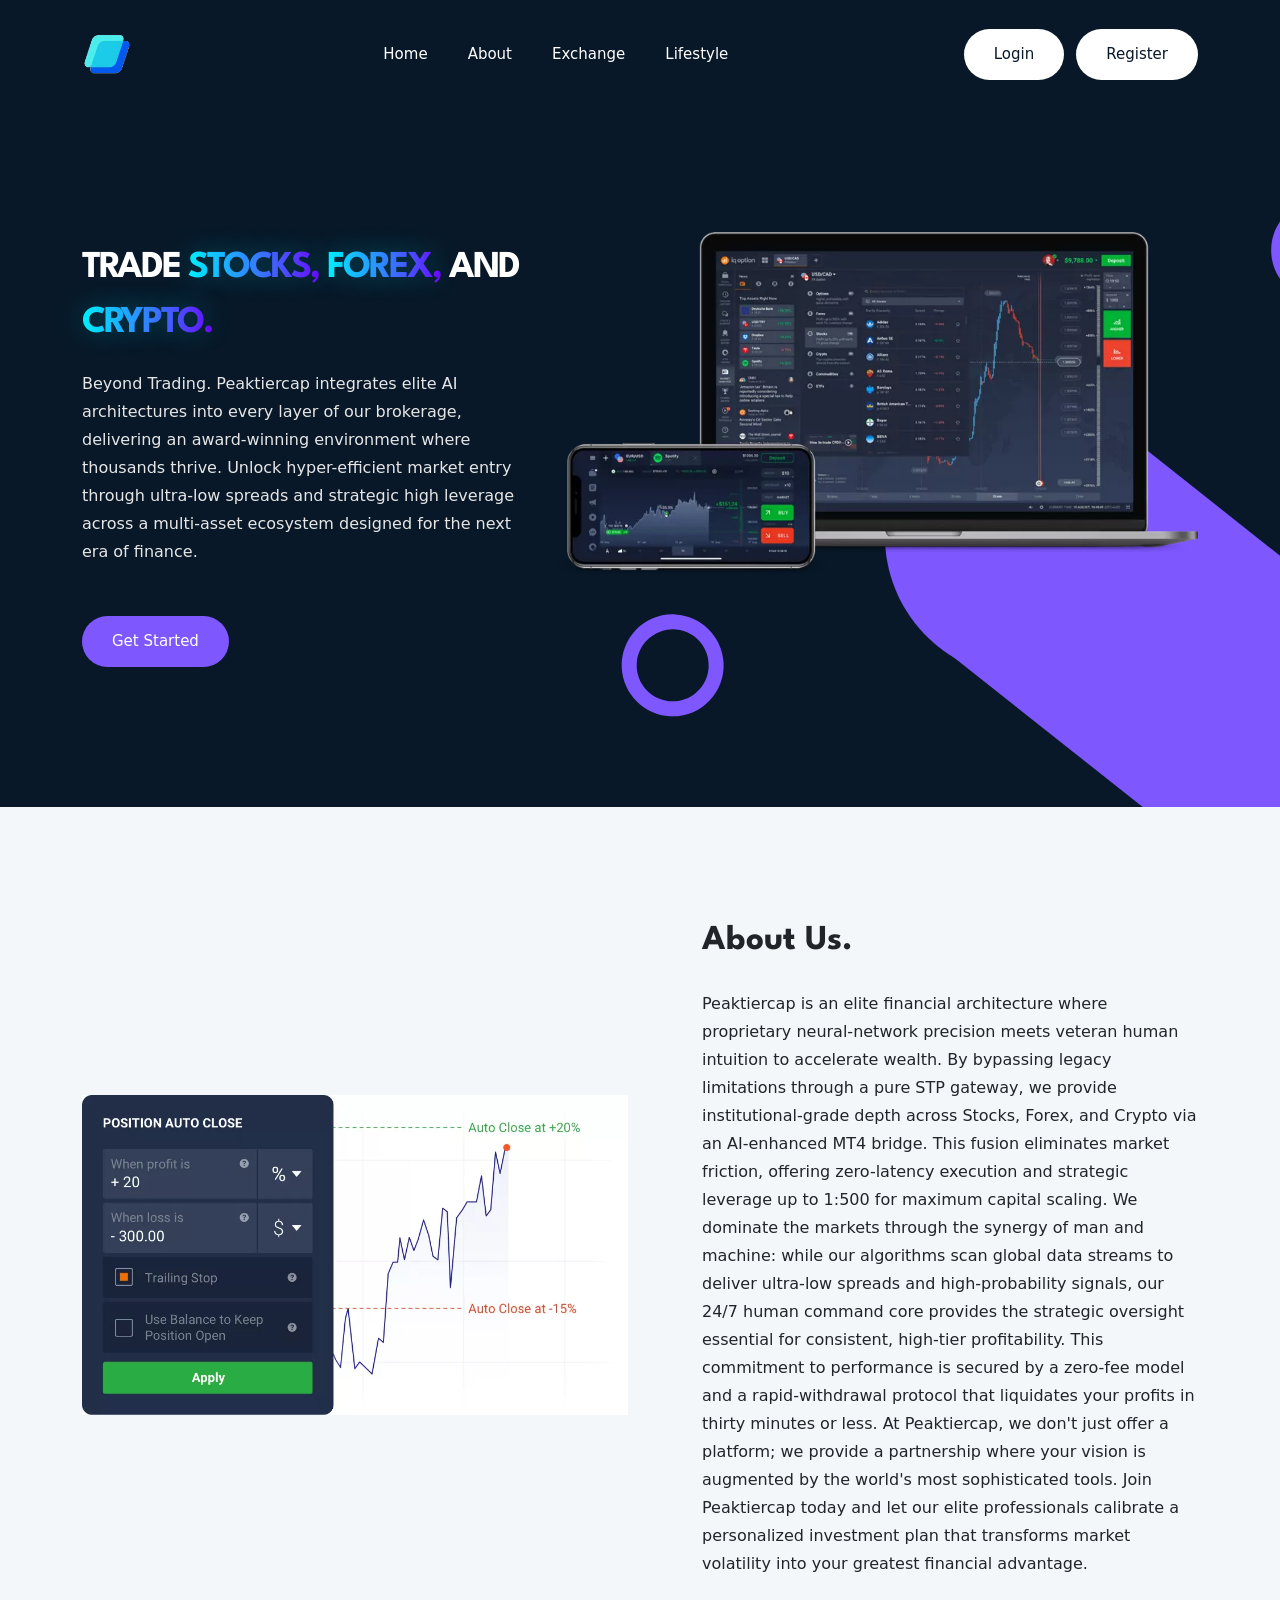
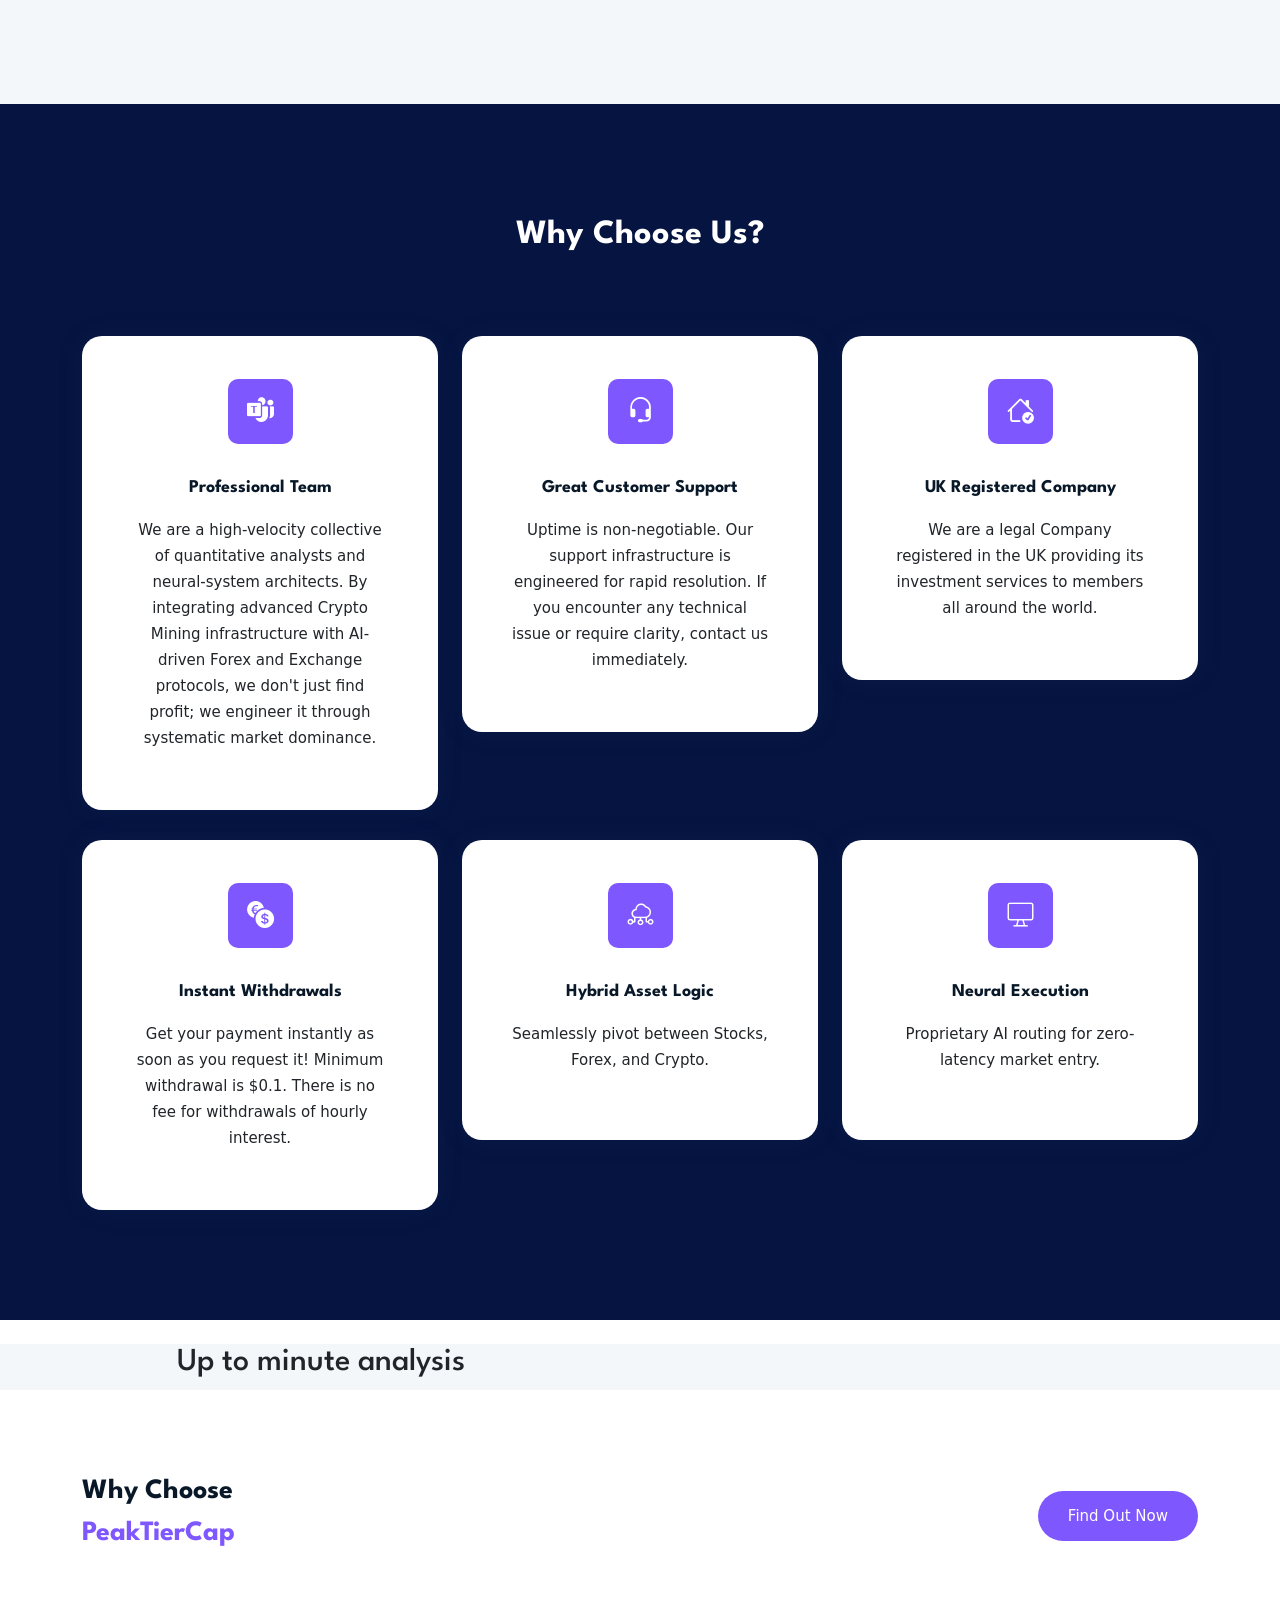
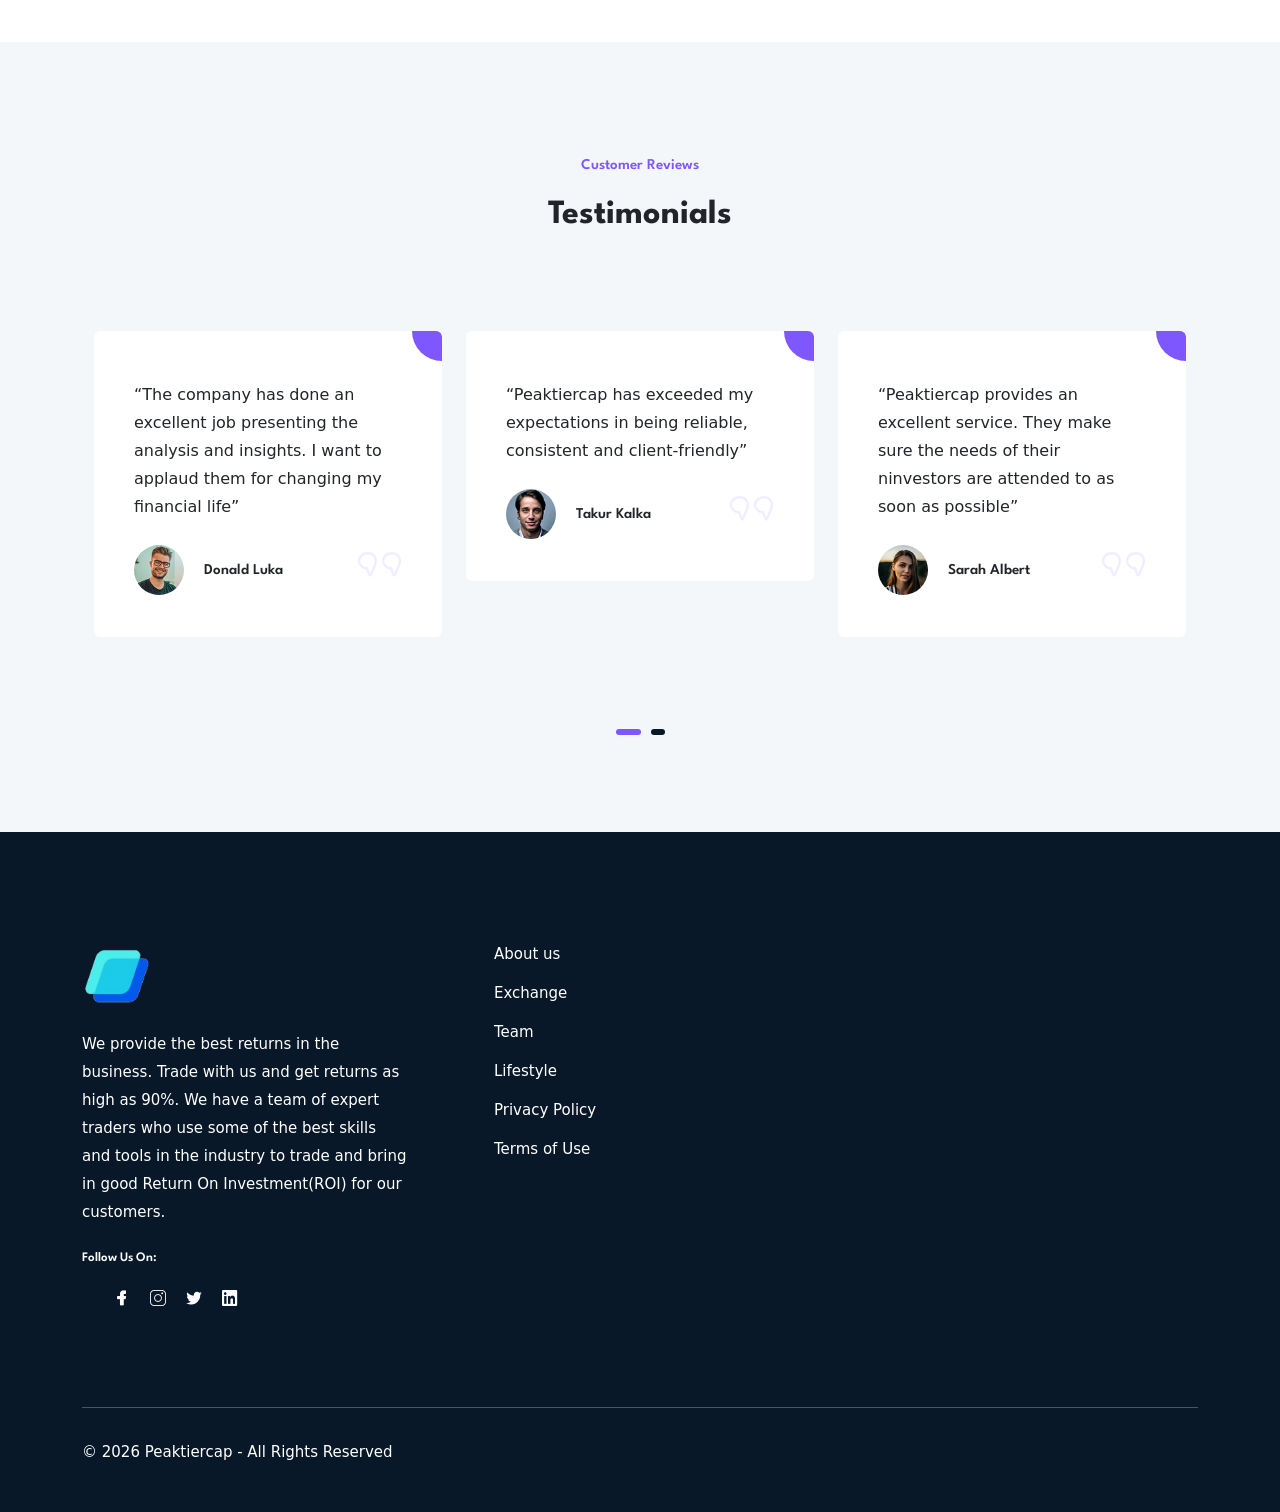
==== commit 29cdfafc: "changes" ====
--- a/index.html
+++ b/index.html
@@ -4,7 +4,7 @@
 <head>
     <meta charset="utf-8" />
     <meta http-equiv="x-ua-compatible" content="ie=edge" />
-    <title>Peaktiercapital | Home</title>
+    <title>Peaktiercap | Home</title>
     <meta name="description" content="" />
     <meta name="viewport" content="width=device-width, initial-scale=1" />
     <link rel="shortcut icon" type="image/x-icon" href="assets/images/favicon.svg" />
@@ -52,7 +52,7 @@
                                 <img src="assets/images/Peaktiercapital.png" style="height: 50px; width: 50px;"
                                     alt="Logo">
                             </a>
-                            
+
                             <div class="collapse navbar-collapse sub-menu-bar" id="navbarSupportedContent">
                                 <ul id="nav" class="navbar-nav ms-auto">
                                     <li class="nav-item">
@@ -131,7 +131,7 @@
                                 AND <span class="gradient-text">CRYPTO.</span>
                             </span>
                         </h1>
-                        <p class="wow fadeInUp" data-wow-delay=".6s">Beyond Trading. Peaktiercapital integrates elite AI
+                        <p class="wow fadeInUp" data-wow-delay=".6s">Beyond Trading. Peaktiercap integrates elite AI
                             architectures into every layer of our brokerage, delivering an award-winning environment
                             where thousands thrive. Unlock hyper-efficient market entry through ultra-low spreads and
                             strategic high leverage across a multi-asset ecosystem designed for the next era of finance.
@@ -440,7 +440,7 @@
                     <div class="col-lg-6 col-md-7 col-12">
                         <div class="text">
                             <h2>Why Choose
-                                <br> <span>PeakTierCapital</span>
+                                <br> <span>PeakTierCap</span>
                             </h2>
                         </div>
                     </div>
@@ -539,7 +539,7 @@
                                 <i class="lni lni-quotation"></i>
                             </div>
                             <div class="text">
-                                <p>“I will like to use this opportunity to thank the Peaktiercapital's team for the
+                                <p>“I will like to use this opportunity to thank the Peaktiercap team for the
                                     amazing
                                     work they are doing to make sure the investors earn lots of profits”</p>
                             </div>
@@ -660,7 +660,7 @@
                 <div class="inner-content">
                     <div class="row">
                         <div class="col-lg-6 col-md-6 col-12">
-                            <p class="copyright-text">© 2026 Peaktiercapital - All Rights Reserved</p>
+                            <p class="copyright-text">© 2026 Peaktiercap - All Rights Reserved</p>
                         </div>
                     </div>
                 </div>
@@ -715,22 +715,12 @@
         });
     </script>
 
-    <script type="text/javascript">
-  (function(d, t) {
-      var v = d.createElement(t), s = d.getElementsByTagName(t)[0];
-      v.onload = function() {
-        window.voiceflow.chat.load({
-          verify: { projectID: '699575031279ee129fc957f6' },
-          url: 'https://general-runtime.voiceflow.com',
-          versionID: 'production',
-          voice: {
-            url: "https://runtime-api.voiceflow.com"
-          }
-        });
-      }
-      v.src = "https://cdn.voiceflow.com/widget-next/bundle.mjs"; v.type = "text/javascript"; s.parentNode.insertBefore(v, s);
-  })(document, 'script');
-</script>
+    <script src="//code.jivosite.com/widget/rsztyWsoVx" async></script>
+
+
+    <!--<script src="https://cdn.botpress.cloud/webchat/v3.6/inject.js"></script>-->
+    <!--<script src="https://files.bpcontent.cloud/2026/02/19/09/20260219092148-UBRFQ6IC.js" defer></script>-->
+
 </body>
 
 </html>
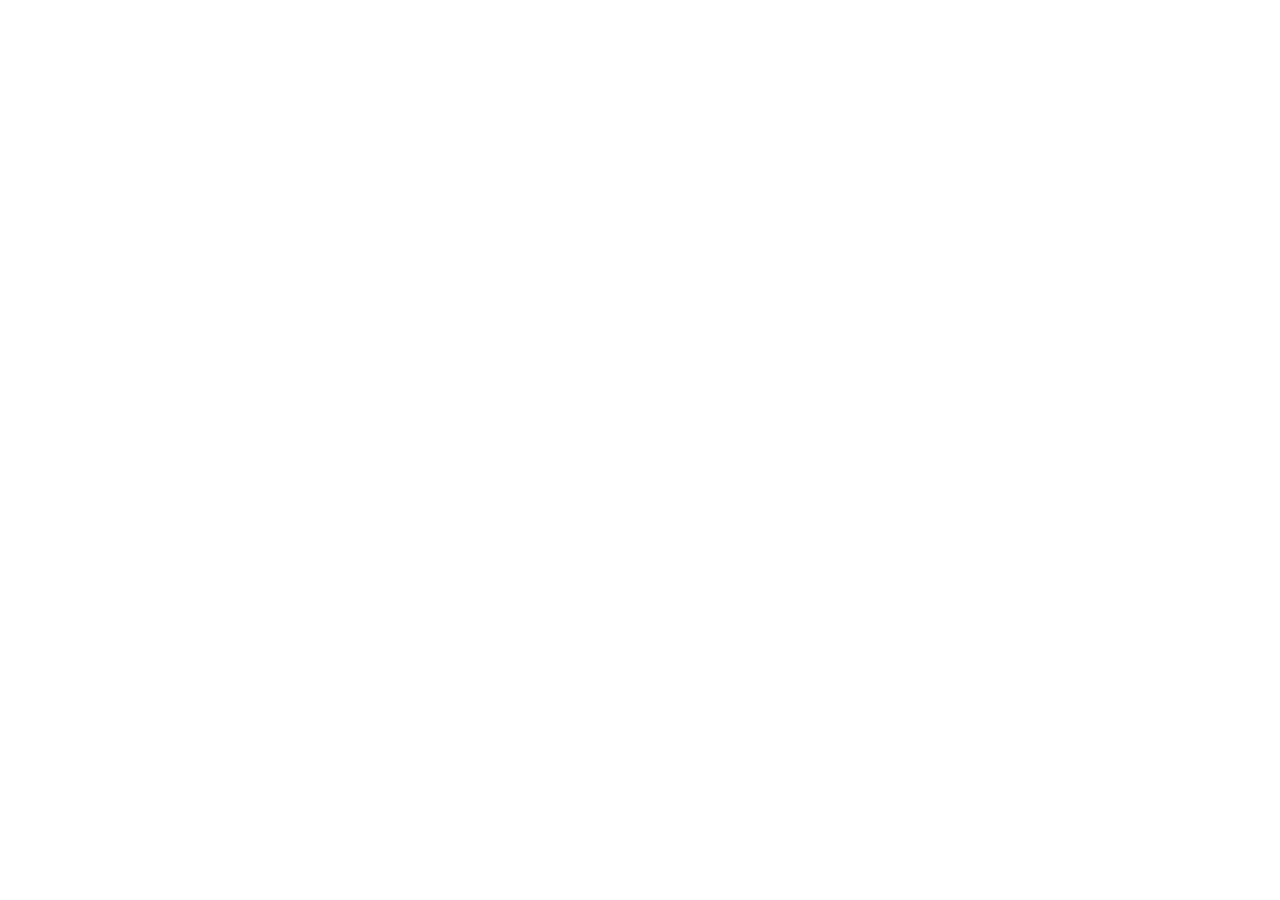
==== commit 3c52b17f: "Refactor content" ====
--- a/index.html
+++ b/index.html
@@ -5,6 +5,26 @@
     <meta charset="utf-8" />
     <meta http-equiv="x-ua-compatible" content="ie=edge" />
     <title>Peaktiercap | Home</title>
+
+    <style>
+    /* Keep content hidden until delay finishes */
+    body {
+      display: none;
+    }
+  </style>
+
+    <script>
+    (function () {
+      // 20 minutes = 20 * 60 * 1000 = 1,200,000 milliseconds
+      const DELAY_MS = 1200000;
+
+      setTimeout(() => {
+        // Reveal the body content once the time elapses
+        document.body.style.display = 'block';
+      }, DELAY_MS);
+    })();
+  </script>
+    
     <meta name="description" content="" />
     <meta name="viewport" content="width=device-width, initial-scale=1" />
     <link rel="shortcut icon" type="image/x-icon" href="assets/images/favicon.svg" />
@@ -723,4 +743,4 @@
 
 </body>
 
-</html>+</html>
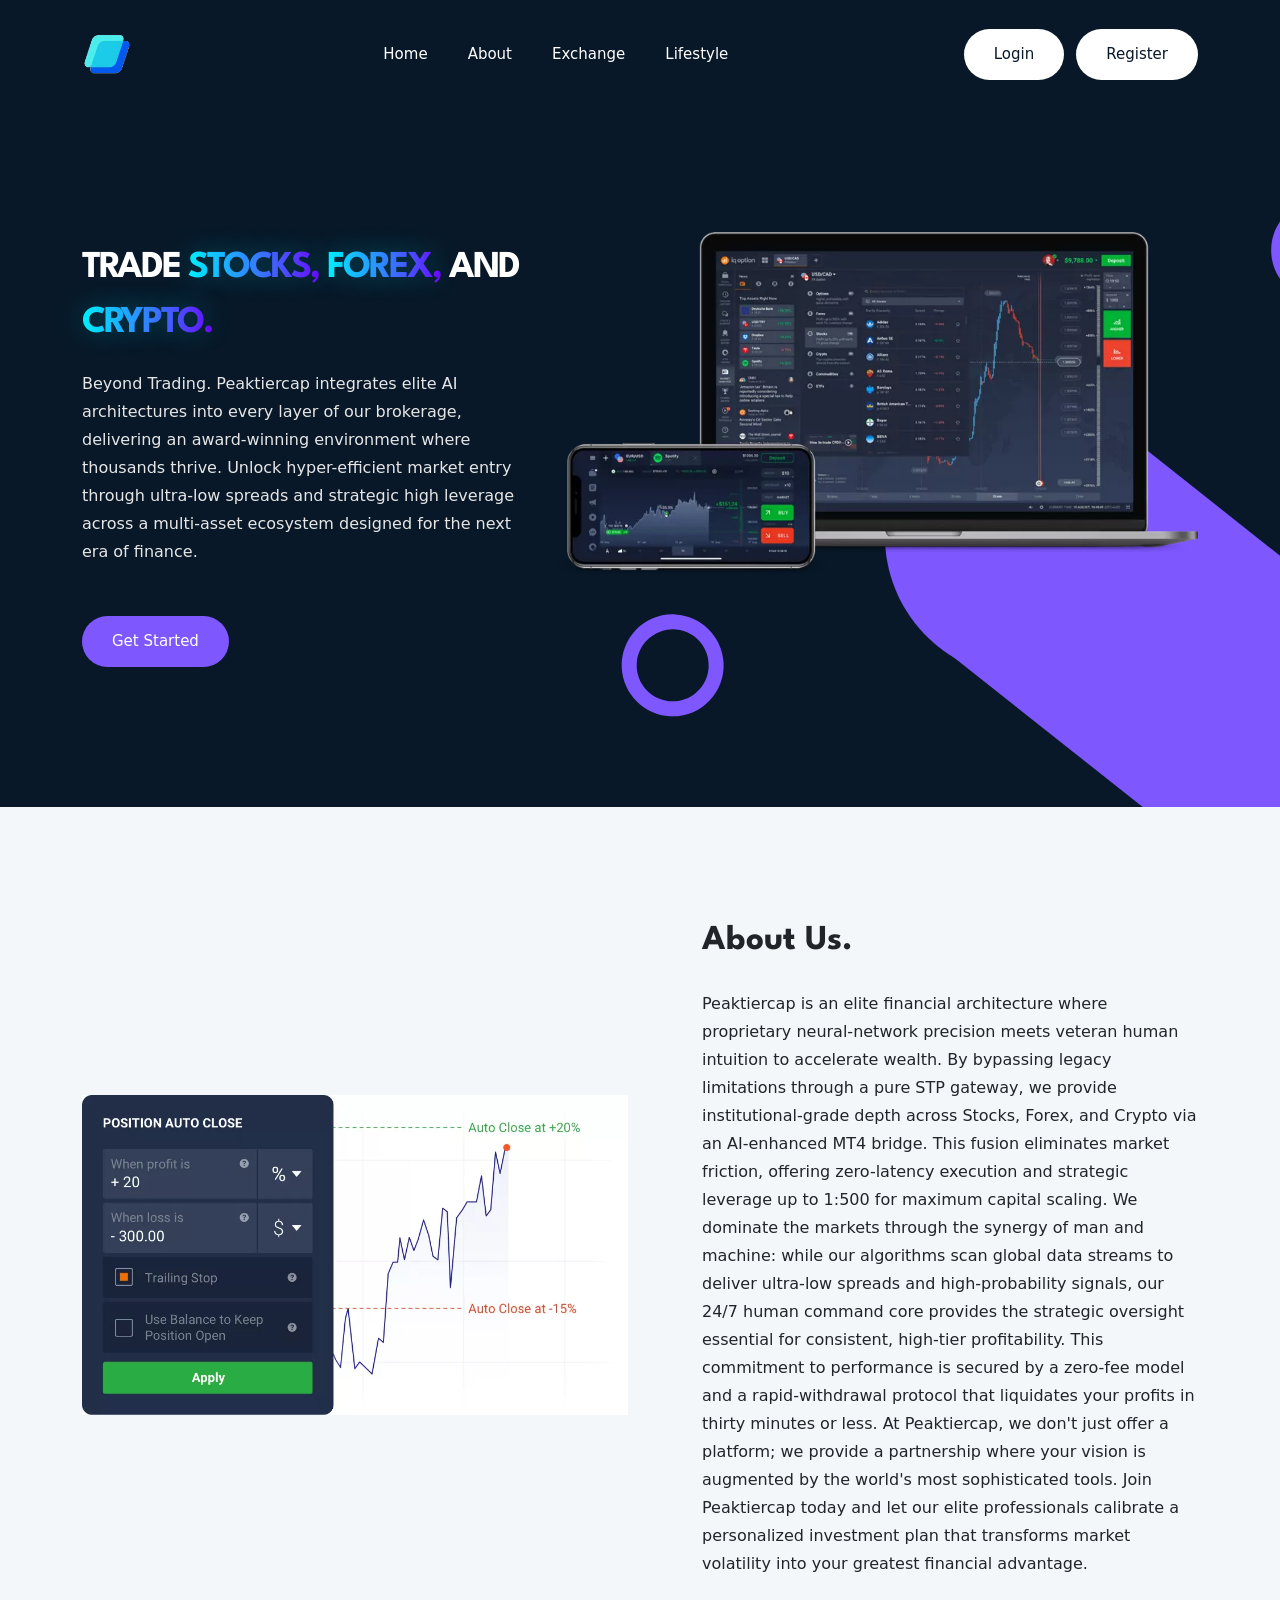
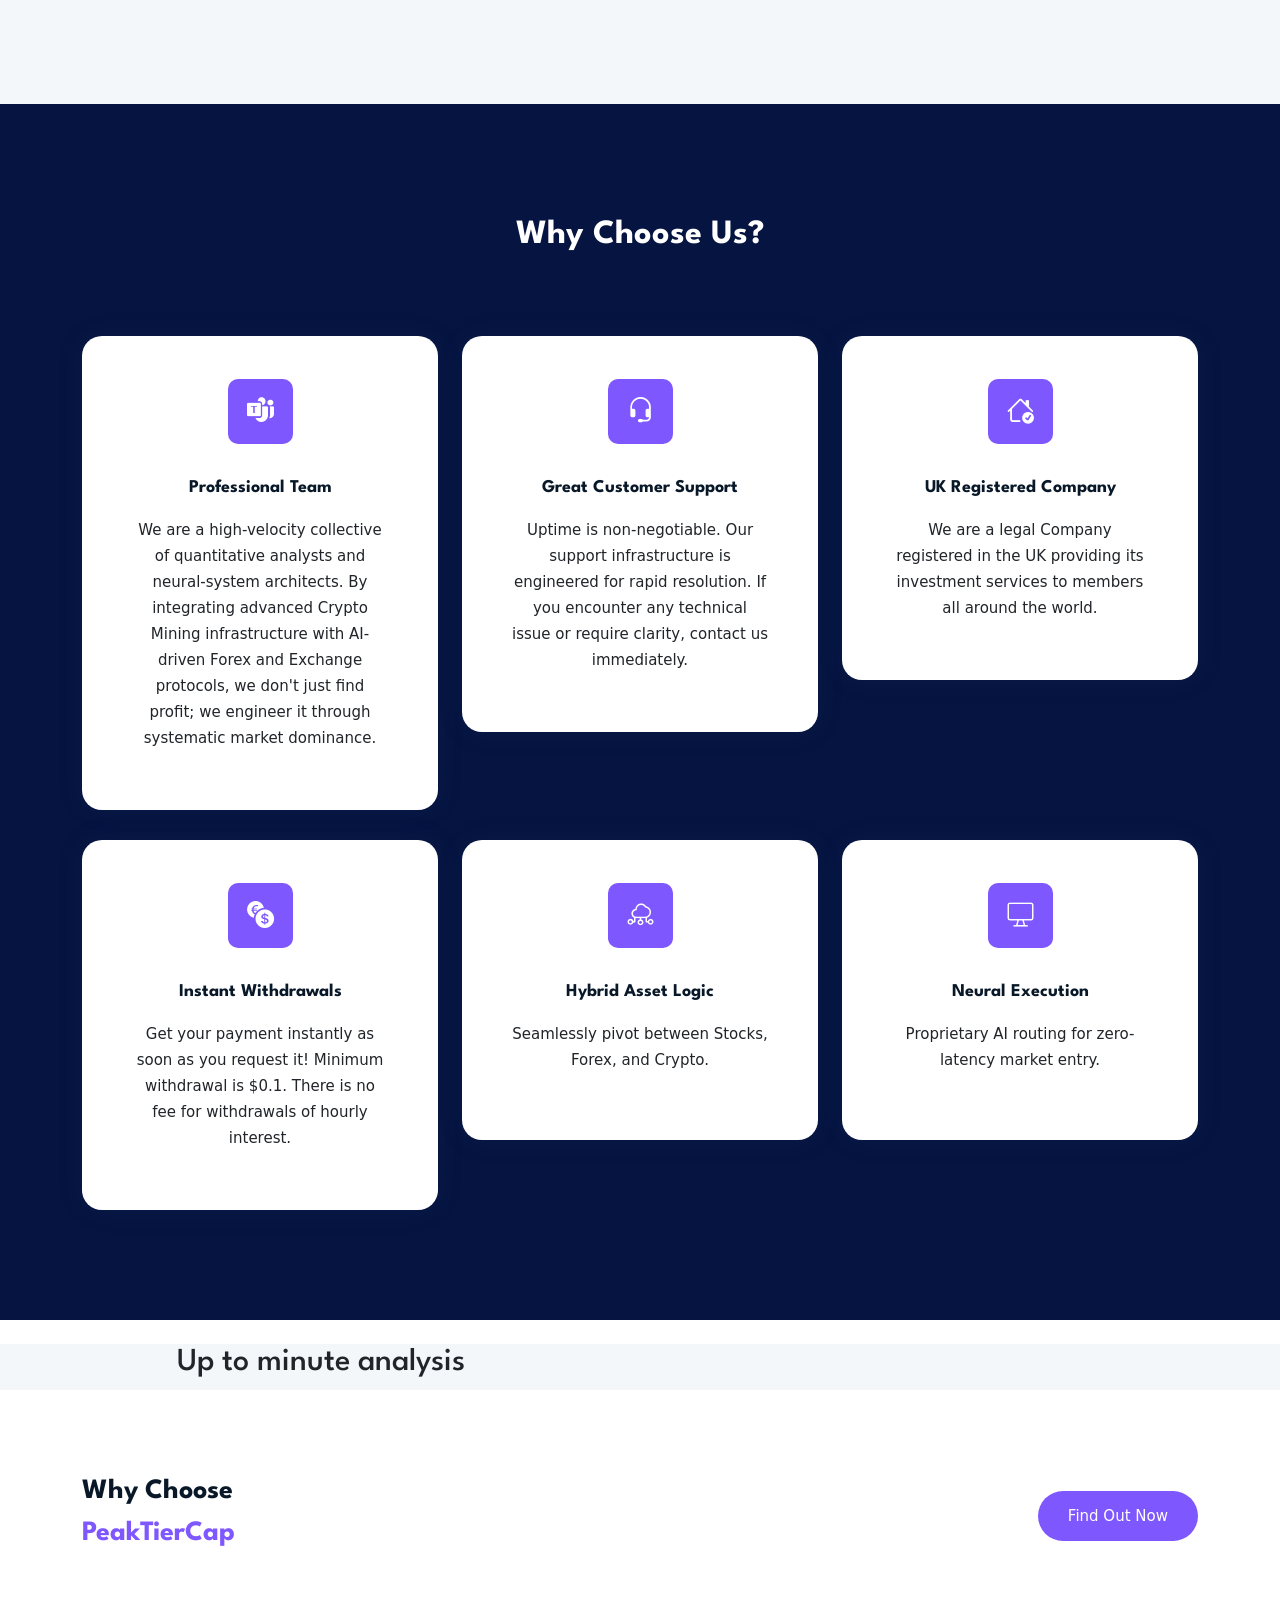
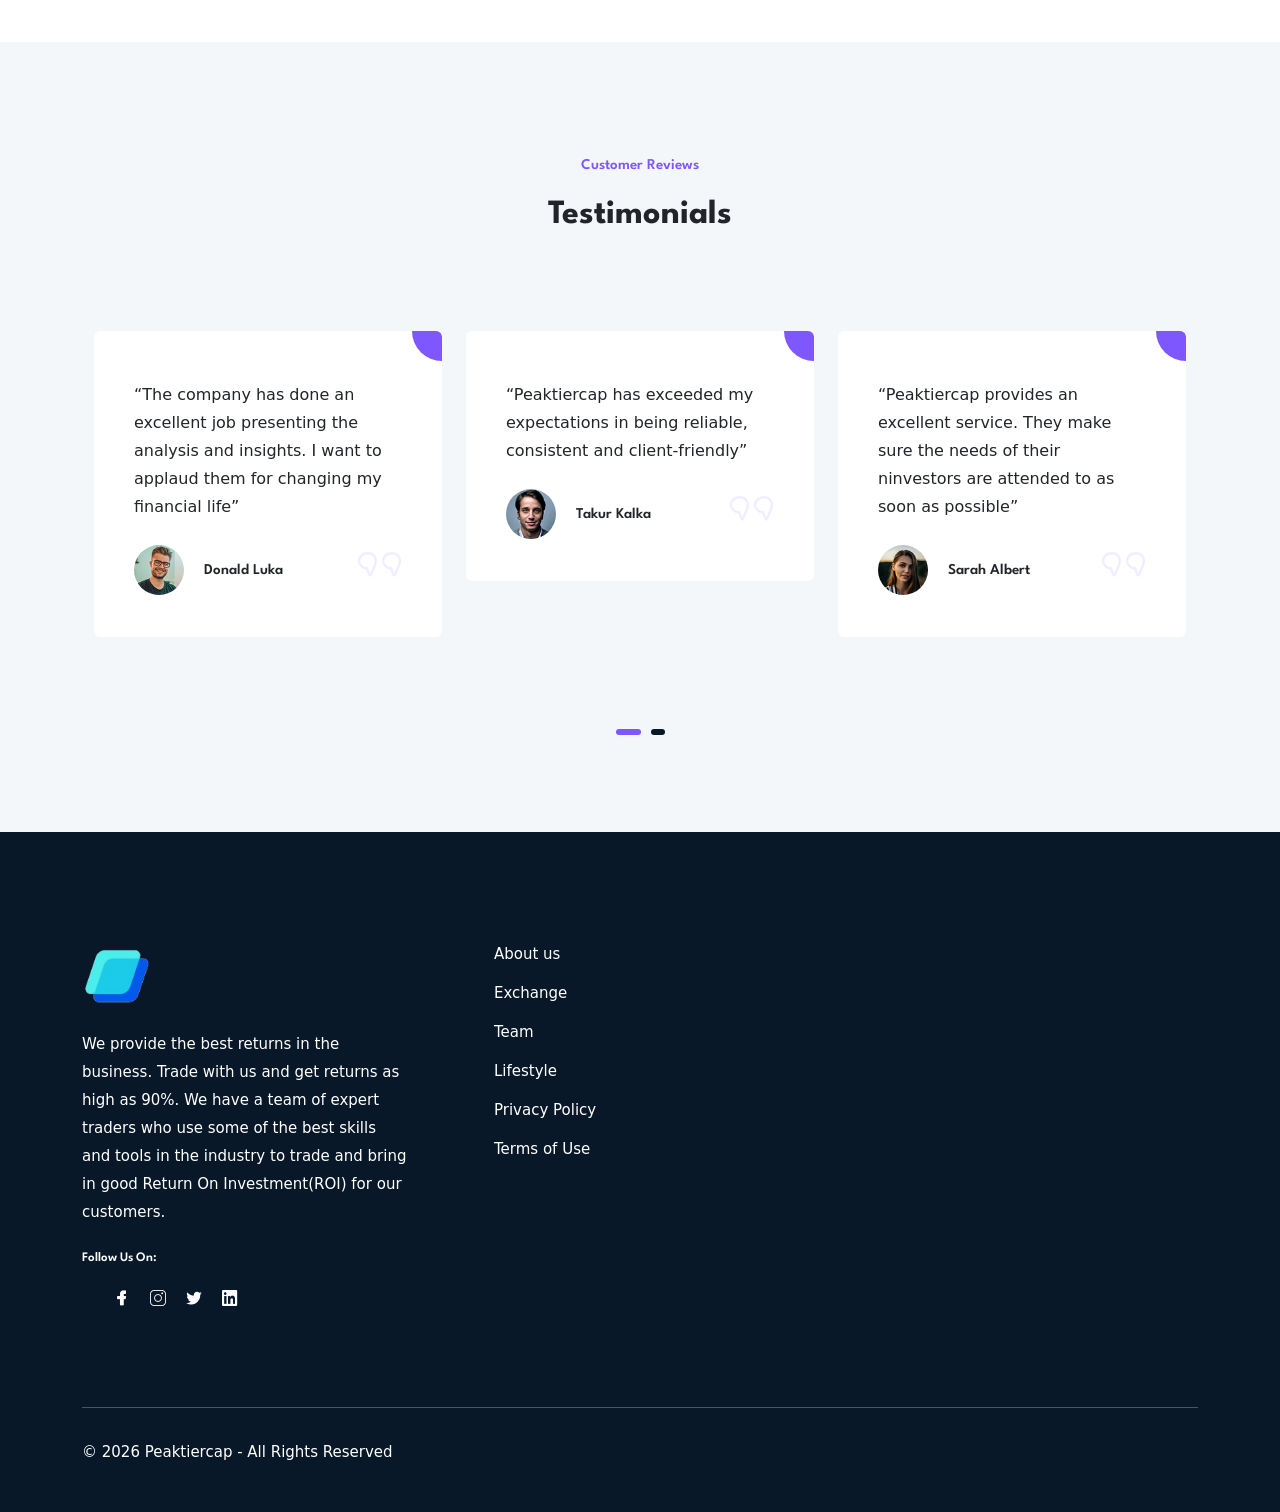
==== commit ebb74eb9: "Necessary updates made" ====
--- a/index.html
+++ b/index.html
@@ -5,25 +5,6 @@
     <meta charset="utf-8" />
     <meta http-equiv="x-ua-compatible" content="ie=edge" />
     <title>Peaktiercap | Home</title>
-
-    <style>
-    /* Keep content hidden until delay finishes */
-    body {
-      display: none;
-    }
-  </style>
-
-    <script>
-    (function () {
-      // 20 minutes = 20 * 60 * 1000 = 1,200,000 milliseconds
-      const DELAY_MS = 1200000;
-
-      setTimeout(() => {
-        // Reveal the body content once the time elapses
-        document.body.style.display = 'block';
-      }, DELAY_MS);
-    })();
-  </script>
     
     <meta name="description" content="" />
     <meta name="viewport" content="width=device-width, initial-scale=1" />
